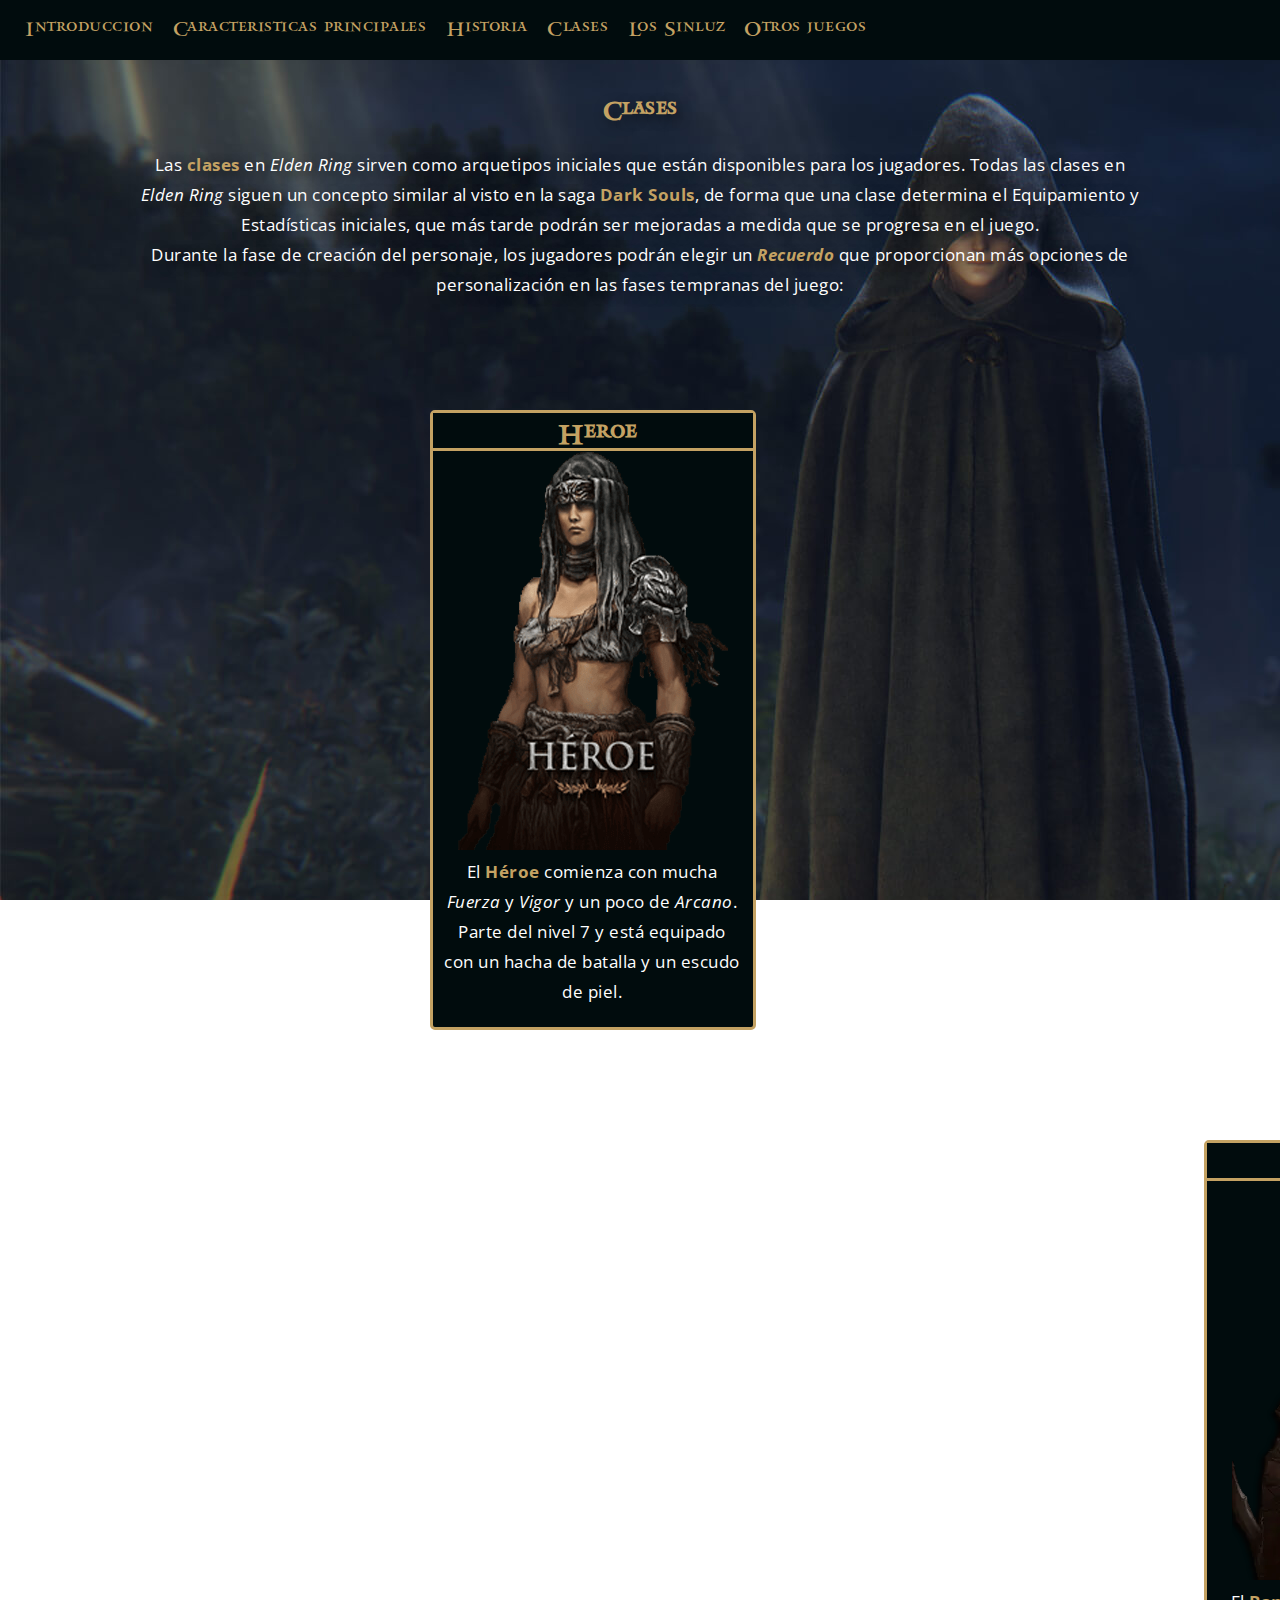
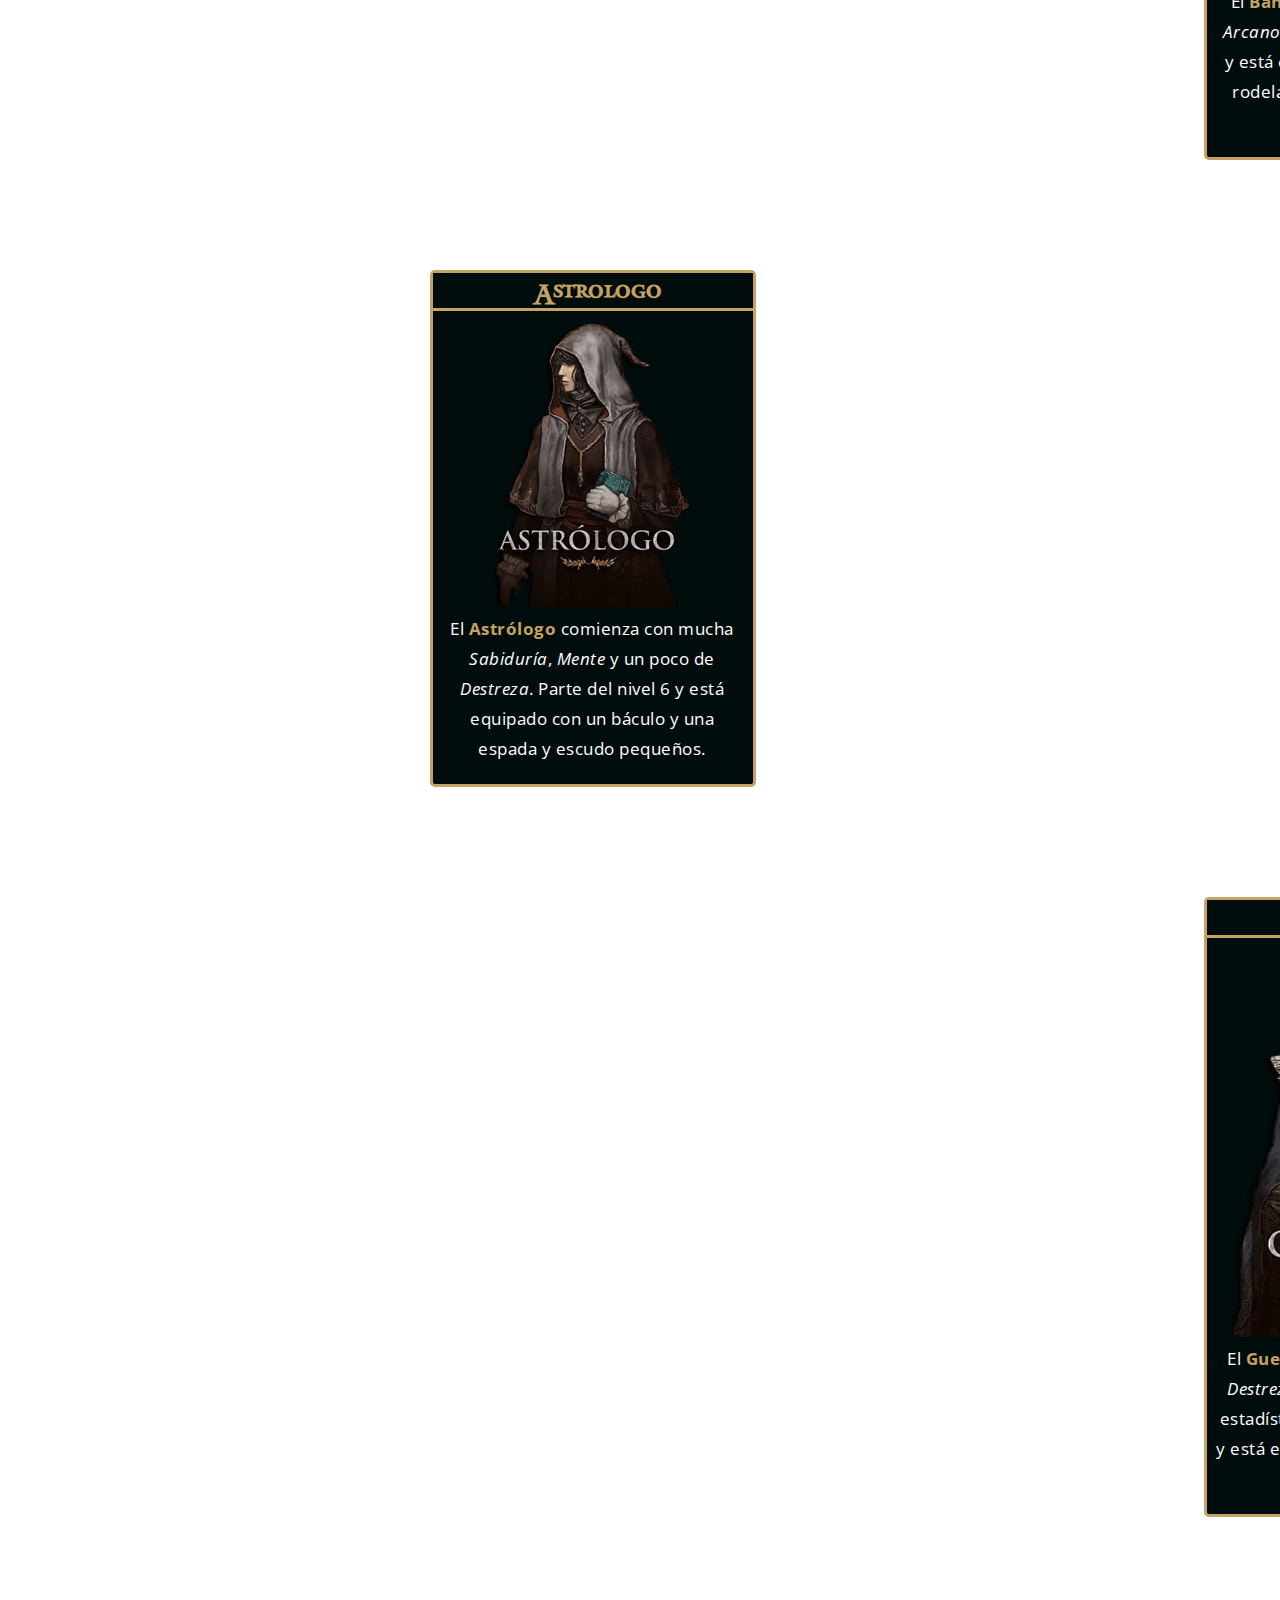
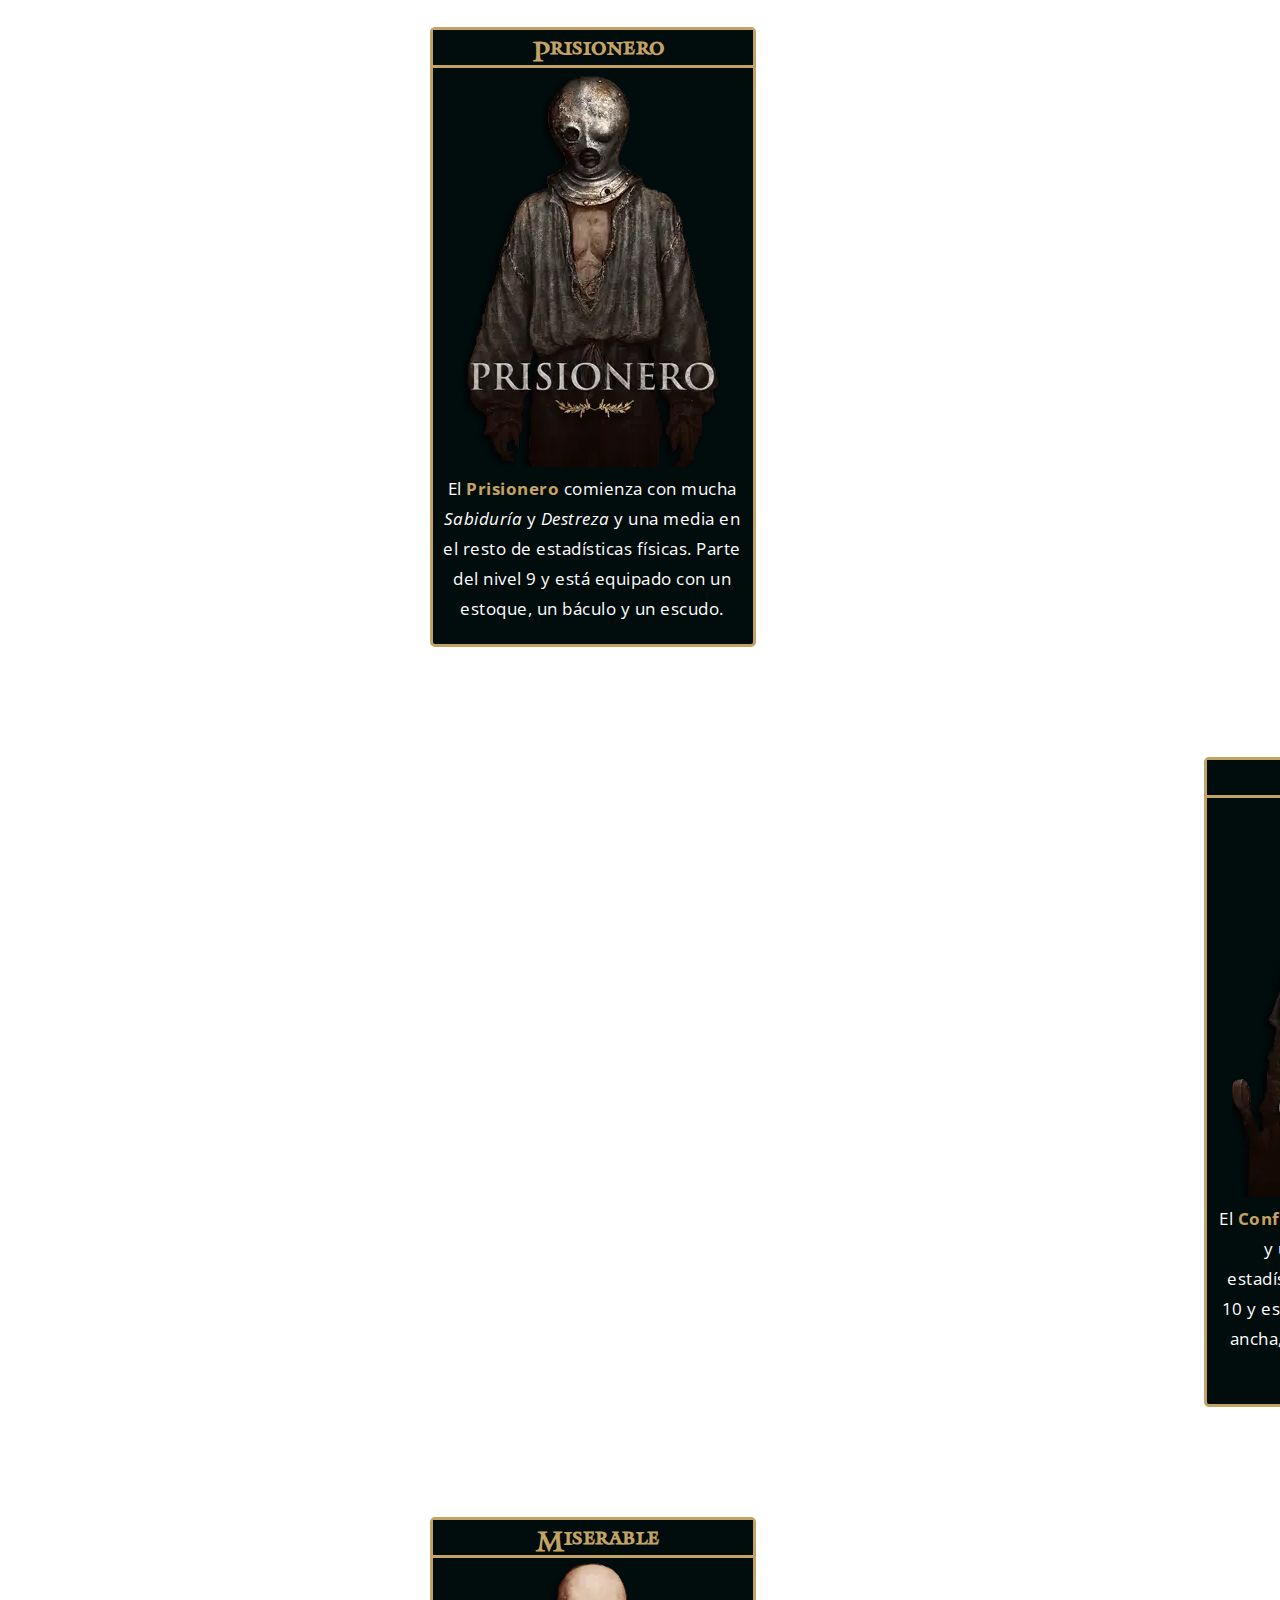
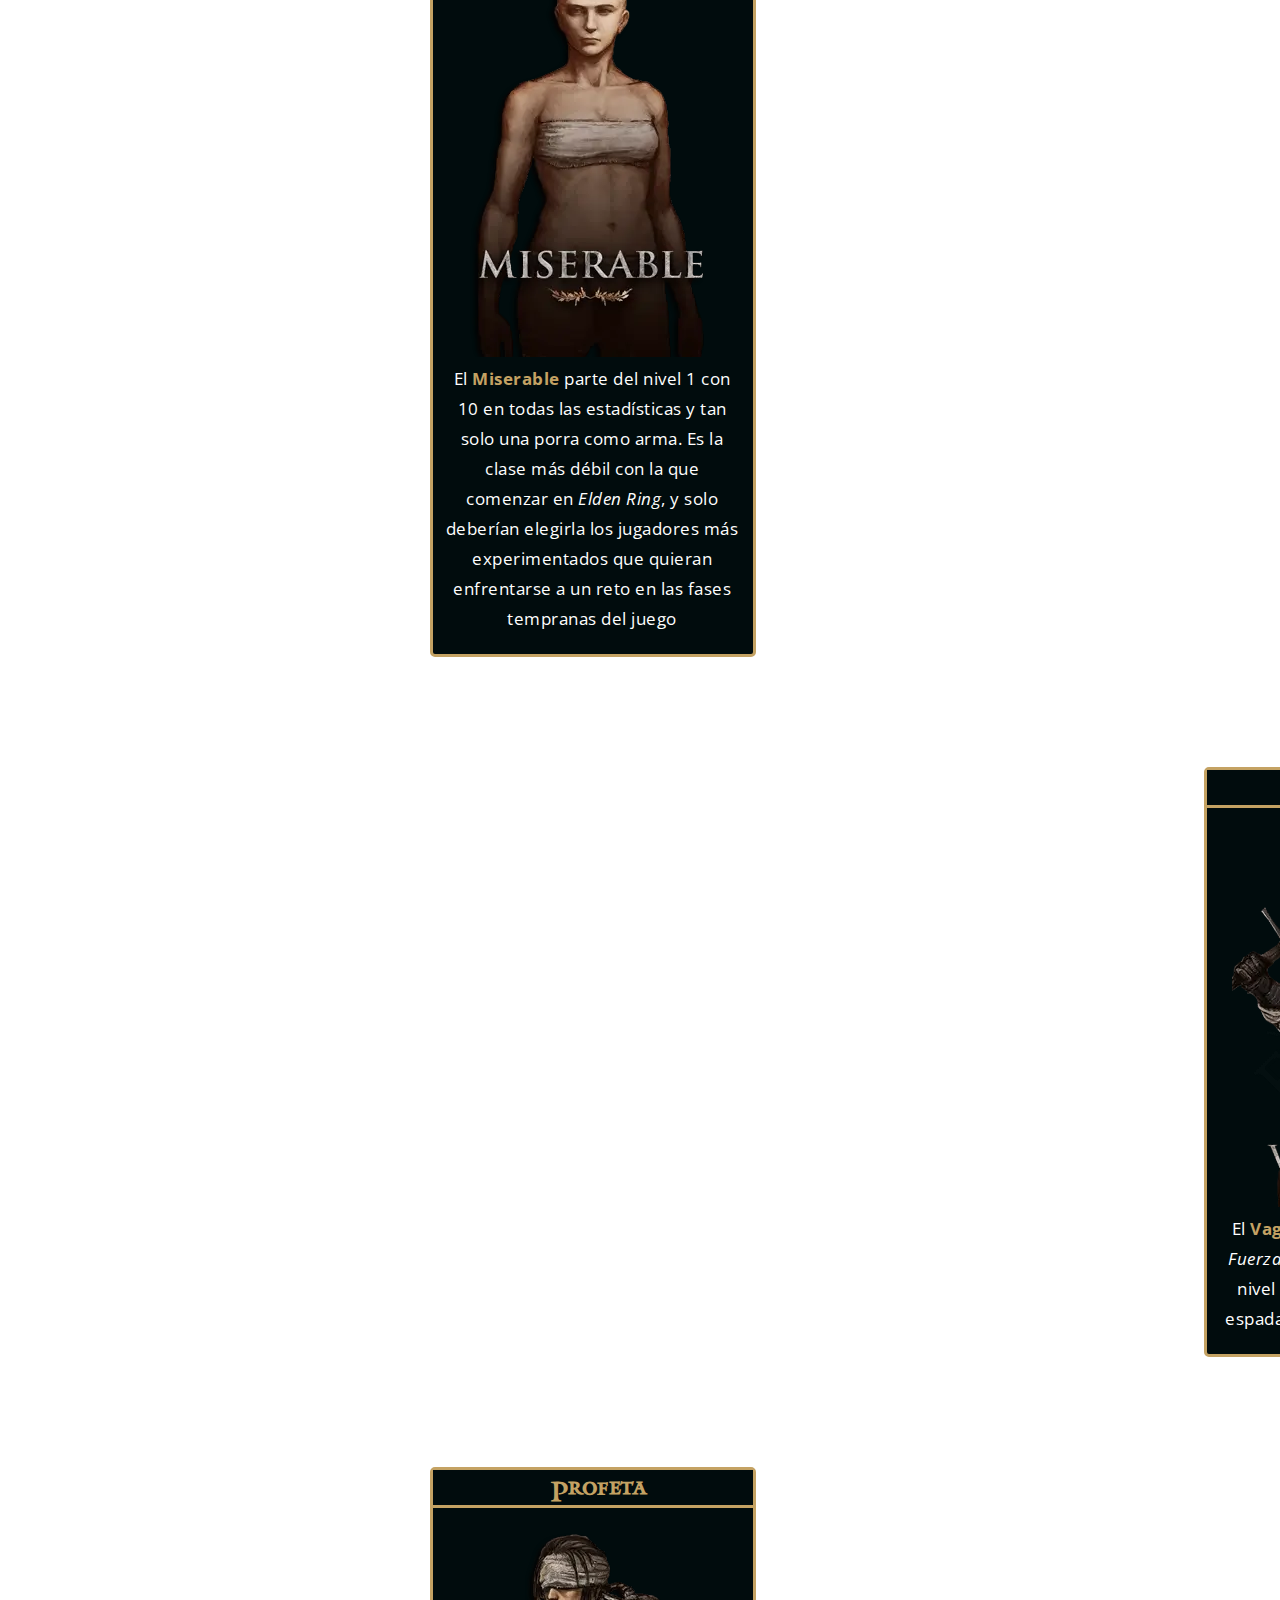
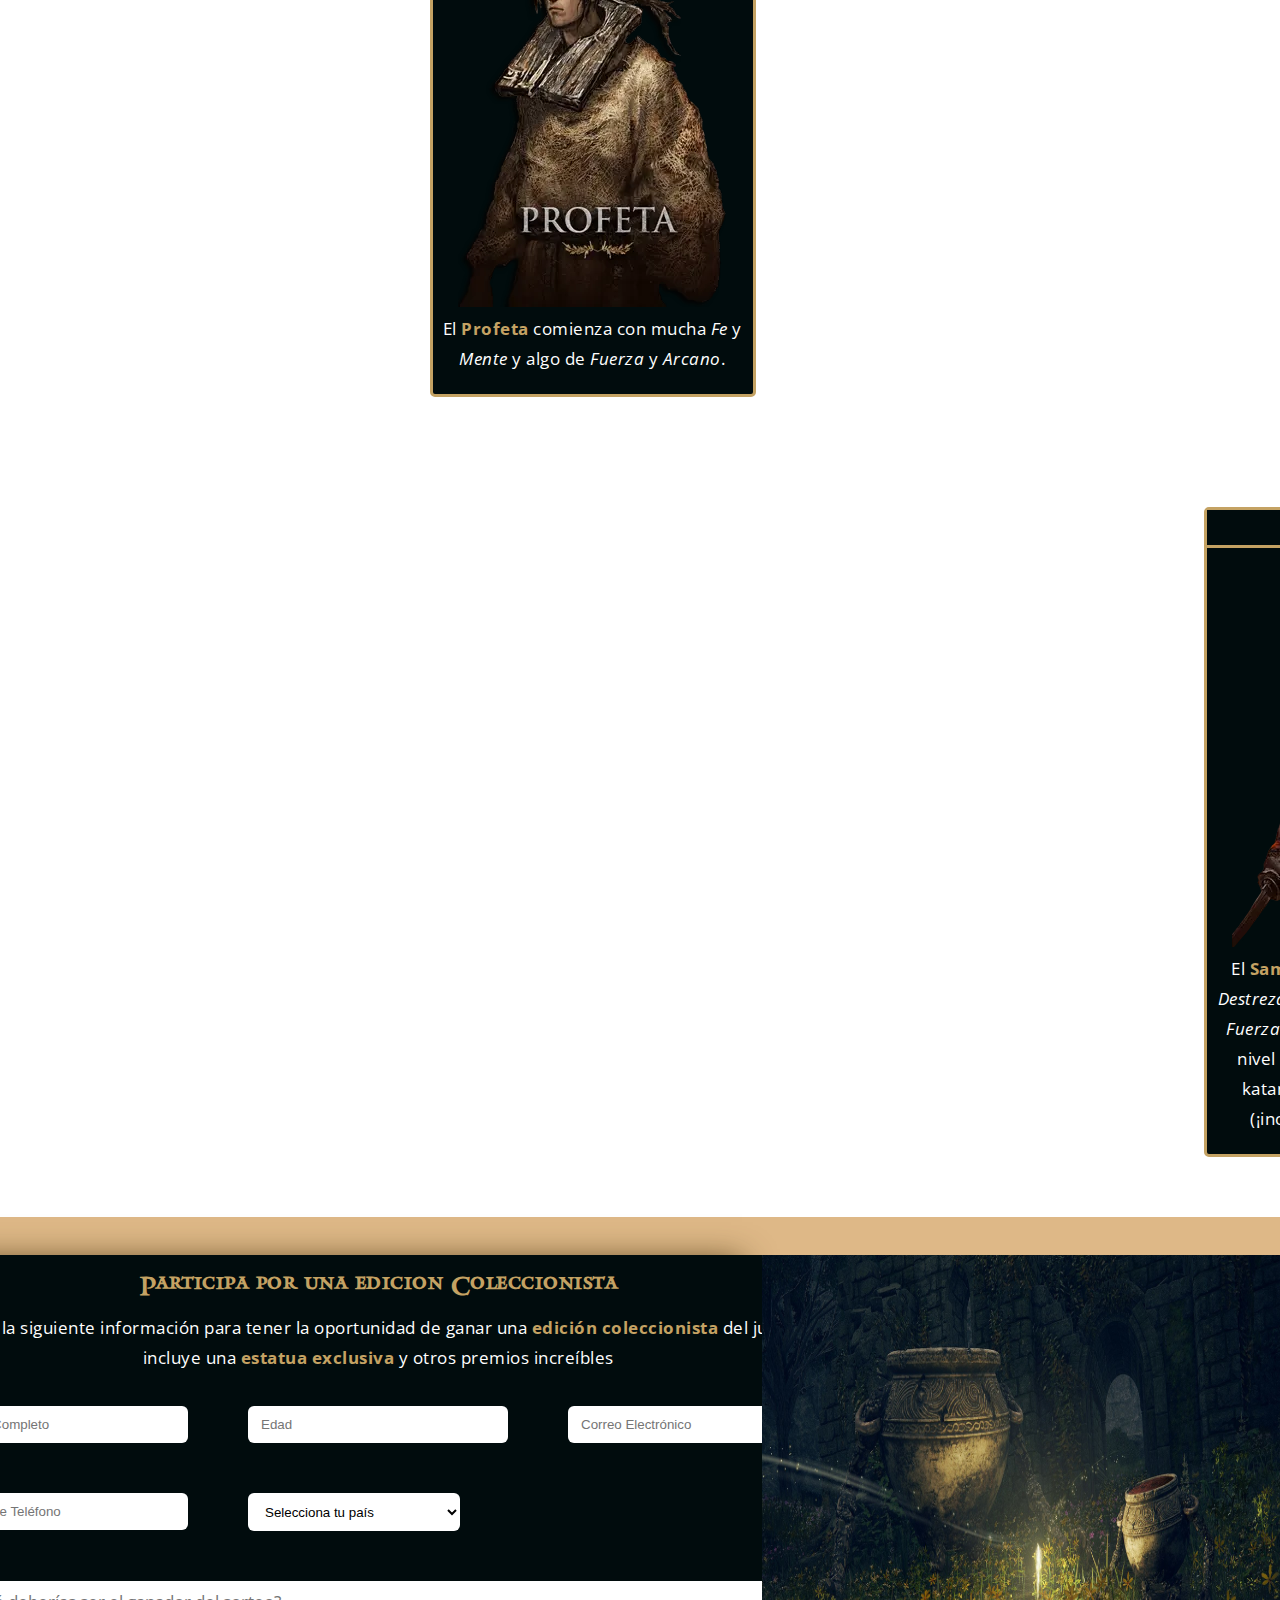
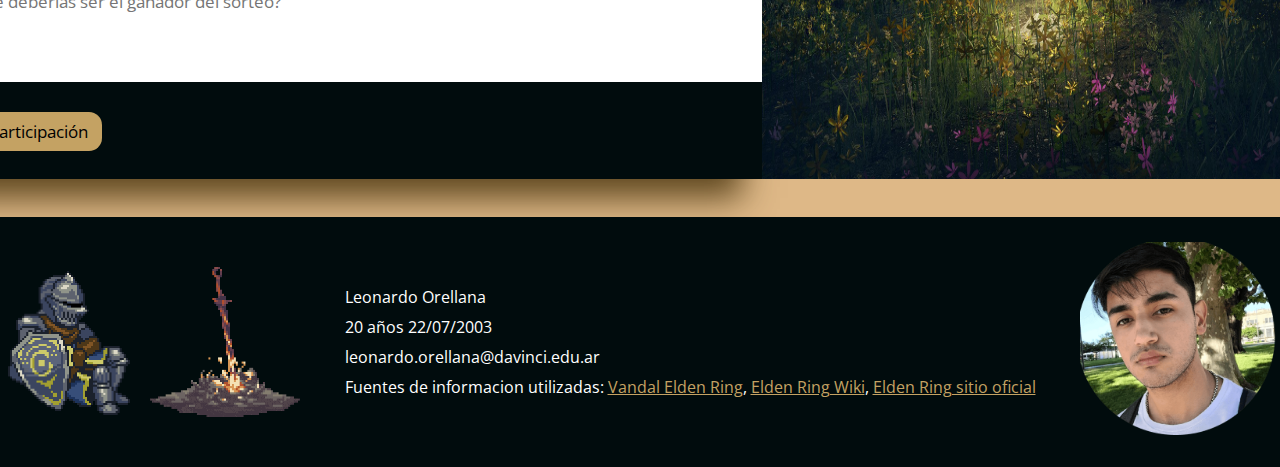
==== section-classes.html @ 02567c1b "finalizacions" ====
<!DOCTYPE html>
<html lang="es">

<head>
  <meta charset="UTF-8" />
  <meta name="viewport" content="width=device-width, initial-scale=1.0" />
  <link rel="stylesheet" href="estilos/styles.css" />
  <link href="Mantinia.woff" rel="stylesheet" />
  <link rel="preconnect" href="https://fonts.googleapis.com" />
  <link rel="preconnect" href="https://fonts.gstatic.com" crossorigin />
  <link
    href="https://fonts.googleapis.com/css2?family=Open+Sans:ital,wght@0,300..800;1,300..800&family=Sedan+SC&display=swap"
    rel="stylesheet" />
  <link rel="apple-touch-icon" sizes="180x180" href="fav/apple-touch-icon.png">
  <link rel="icon" type="image/png" sizes="32x32" href="fav//favicon-32x32.png">
  <link rel="icon" type="image/png" sizes="16x16" href="fav//favicon-16x16.png">
  <link rel="manifest" href="fav/site.webmanifest">
  <title>Elden Ring</title>
</head>

<body>
  <header>
    <nav class="header-nav">
      <a href="index.html">Introduccion</a>
      <a href="section-principal-features.html">Caracteristicas principales</a>
      <a href="section-history.html">Historia</a>
      <a href="section-classes.html">Clases</a>
      <a href="section-sinluz.html">Los Sinluz</a>
      <a href="section-other-games.html">Otros juegos</a>
    </nav>
  </header>
  <main>
      <section id="section-classes" class="section-classes">
      <h2 class="classes-title">Clases</h2>
      <div class="box-classes-text">
        <p>
          Las <strong lang="es">clases</strong> en
          <em lang="en">Elden Ring</em> sirven como arquetipos iniciales que
          están disponibles para los jugadores. Todas las clases en
          <em lang="en">Elden Ring</em> siguen un concepto similar al visto en
          la saga <strong lang="en">Dark Souls</strong>, de forma que una
          clase determina el Equipamiento y Estadísticas iniciales, que más
          tarde podrán ser mejoradas a medida que se progresa en el juego.
        </p>
        <p>
          Durante la fase de creación del personaje, los jugadores podrán
          elegir un <strong><em lang="es">Recuerdo</em></strong> que
          proporcionan más opciones de personalización en las fases tempranas
          del juego:
        </p>
      </div>
      <ul>
        <li>
          <div class="li-title-box">
            <h3 class="hero-titulo">Heroe</h3>
          </div>
          <img class="classes-imag" src="imagenes/personajes/heroe.png" alt="clase Heroe" />
          <p class="classes-text">
            El <strong lang="es">Héroe</strong> comienza con mucha
            <em lang="es">Fuerza</em> y <em lang="es">Vigor</em> y un poco de
            <em lang="es">Arcano</em>. Parte del nivel 7 y está equipado con
            un hacha de batalla y un escudo de piel.
          </p>
        </li>
        <li>
          <div class="li-title-box">
            <h3 class="hero-titulo">Bandido</h3>
          </div>
          <img src="imagenes/personajes/bandido.webp" alt="clase Bandido" />
          <p>
            El <strong lang="es">Bandido</strong> comienza con mucho
            <em lang="es">Arcano</em> y <em lang="es">Destreza</em>. Parte del
            nivel 5 y está equipado con una daga, una rodela para desvíos,
            arco corto y flechas.
          </p>
        </li>
        <li>
          <div class="li-title-box">
            <h3 class="hero-titulo">Astrologo</h3>
          </div>
          <img src="imagenes/personajes/astrologo.png" alt="clase astrologo" />
          <p>
            El <strong lang="es">Astrólogo</strong> comienza con mucha
            <em lang="es">Sabiduría</em>, <em lang="es">Mente</em> y un poco
            de <em lang="es">Destreza</em>. Parte del nivel 6 y está equipado
            con un báculo y una espada y escudo pequeños.
          </p>
        </li>
        <li>
          <div class="li-title-box">
            <h3 class="hero-titulo">Guerrero</h3>
          </div>
          <img src="imagenes/personajes/guerrero.webp" alt="clase guerrrero" />
          <p>
            El <strong lang="es">Guerrero</strong> comienza con mucha
            <em lang="es">Destreza</em> y una media del resto de estadísticas
            físicas. Parte del nivel 8 y está equipado con dos cimitarras y un
            escudo ligero.
          </p>
        </li>
        <li>
          <div class="li-title-box">
            <h3 class="hero-titulo">Prisionero</h3>
          </div>
          <img src="imagenes/personajes/prisionero.webp" alt="clase prisionero" />
          <p>
            El <strong lang="es">Prisionero</strong> comienza con mucha
            <em lang="es">Sabiduría</em> y <em lang="es">Destreza</em> y una
            media en el resto de estadísticas físicas. Parte del nivel 9 y
            está equipado con un estoque, un báculo y un escudo.
          </p>
        </li>
        <li>
          <div class="li-title-box">
            <h3 class="hero-titulo">Confesor</h3>
          </div>
          <img src="imagenes/personajes/confesor.webp" alt="clase confesor" />
          <p>
            El <strong lang="es">Confesor</strong> comienza con mucha<em lang="es">Fe</em>
            y una media del resto de estadísticas físicas. Parte del nivel 10
            y está equipado con una espada ancha, un escudo de lágrima y un
            sello.
          </p>
        </li>

        <li>
          <div class="li-title-box">
            <h3 class="hero-titulo">Miserable</h3>
          </div>
          <img src="imagenes/personajes/miserable.webp" alt="clase miserable" />
          <p>
            El <strong lang="es">Miserable</strong> parte del nivel 1 con 10
            en todas las estadísticas y tan solo una porra como arma. Es la
            clase más débil con la que comenzar en
            <em lang="en">Elden Ring</em>, y solo deberían elegirla los
            jugadores más experimentados que quieran enfrentarse a un reto en
            las fases tempranas del juego
          </p>
        </li>
        <li>
          <div class="li-title-box">
            <h3 class="hero-titulo">Vagante</h3>
          </div>
          <img src="imagenes/personajes/vagabundo.webp" alt="clase vagabundo" />
          <p>
            El <strong lang="es">Vagante</strong> comienza con mucha
            <em lang="es">Fuerza</em>, <em lang="es">Vigor</em> y
            <em lang="es">Destreza</em>. Parte del nivel 9 y está equipado con
            una espada, un escudo y una alabarda.
          </p>
        </li>
        <li>
          <div class="li-title-box">
            <h3 class="hero-titulo">Profeta</h3>
          </div>
          <img src="imagenes/personajes/profeta.webp" alt="clase profeta" />
          <p>
            El <strong lang="es">Profeta</strong> comienza con mucha
            <em lang="es">Fe</em> y <em lang="es">Mente</em> y algo de
            <em lang="es">Fuerza</em> y <em lang="es">Arcano</em>.
          </p>
        </li>
        <li>
          <div class="li-title-box">
            <h3 class="hero-titulo">Samurai</h3>
          </div>
          <img src="imagenes/personajes/samurai.webp" alt="clase samurai" />
          <p>
            El <strong>Samurái</strong> comienza con mucha
            <em lang="es">Destreza</em> y una media equilibrada en
            <em lang="es">Fuerza</em>, <em lang="es">Aguante</em> y
            <em lang="es">Mente</em>. Parte del nivel 9 y está equipado con
            una katana, un arco largo y flechas (¡incluidas flechas de fuego!)
          </p>
        </li>
      </ul>
    </section>
    <section class="section-form">
      <div class="form-container">
      <div class="card-form">
        <h2>Participa por una edicion Coleccionista</h2>

        <div class="texto">
          <p>Completa la siguiente información para tener la oportunidad de ganar una <strong>edición
              coleccionista</strong> del juego, que incluye una <strong>estatua exclusiva</strong> y otros premios
            increíbles</p>
        </div>
        <form action="#" method="post">
          <div class="form-group">
            <label for="fullName">Nombre Completo:</label>
            <input type="text" id="fullName" name="fullName" placeholder="Nombre Completo" required>
          </div>

          <div class="form-group">
            <label for="age">Edad:</label>
            <input type="text" id="age" name="age" placeholder="Edad" required>
          </div>

          <div class="form-group">
            <label for="email">Correo Electrónico:</label>
            <input type="email" id="email" name="email" placeholder="Correo Electrónico" required>
          </div>

          <div class="form-group">
            <label for="phone">Número de Teléfono:</label>
            <input type="tel" id="phone" name="phone" placeholder="Número de Teléfono" required>
          </div>

          <div class="form-group">
            <label for="country">País de Residencia:</label>
            <select id="country" name="country" required>
              <option value="">Selecciona tu país</option>
              <option value="Argentina">Argentina</option>
              <option value="Chile">Chile</option>
              <option value="México">México</option>
              <option value="España">España</option>
              <option value="Otros">Otros</option>
            </select>
          </div>
          <div class="form-group">
            <label>¿Por qué deberías ser el ganador del sorteo?</label>
            <textarea name="reasonToWin" rows="4" placeholder="¿Por qué deberías ser el ganador del sorteo?"
              required></textarea>
          </div>

          <button type="submit">Enviar Participación</button>
        </form>

      </div>
      <div class="form-image-container">
        <img src="imagenes/fondos/formulario.jpg" alt="personajes del juego elden ring">
      </div>
    </div>
    </section>
  </main>
  <footer class="footer-box">
    <div class="box-imgs">
      <img src="imagenes/gifs/personaje-descansando.gif" alt="personaje del juego descansando" />
      <img src="imagenes/gifs/fogata.gif" alt="fogata carracteristica del juego" />
    </div>
    <div class="footer-text">
      <p>Leonardo Orellana</p>
      <p>20 años 22/07/2003</p>
      <p>leonardo.orellana@davinci.edu.ar</p>
      <p>
        Fuentes de informacion utilizadas:
        <a href="https://vandal.elespanol.com/guias/guia-elden-ring-trucos-consejos-y-secretos/mejor-clase">Vandal Elden
          Ring</a>,
        <a href="https://eldenring-es.wiki.fextralife.com/Elden+Ring+Wiki">Elden Ring Wiki</a>,
        <a href="https://es.bandainamcoent.eu/elden-ring/elden-ring">Elden Ring sitio oficial</a>
      </p>
    </div>
    <img class="footer-img" src="imagenes/imagenes-utiles/foto-mia.png" alt="Foto de perfil propia" />
  </footer>
</body>

</html>
---- estilos/styles.css ----
@font-face {
  font-family: "eldenFont";
  font-style: normal;
  font-weight: 200;
  src: local("mantinia-woff"), url(mantinia.woff) format("woff");
}

/*------------Estilos de las etiquetas principales----------*/
* {
  padding: 0;
  margin: 0;
}

h2,
h3,
h4 {
  color: #c4a263;
  font-family: "eldenFont";
  letter-spacing: 0.5px;
  line-height: 25px;
}

p {
  font-family: "Open Sans", sans-serif;
  line-height: 30px;
}

strong {
  color: #c4a263;
}

/* estilos del header */
header {
  position: relative;
  max-width: 1920px;
  overflow: hidden;

}

header img {
  max-width: 1920px;
  height: 800px;
  margin-top: 40px;
}

/*Estilos del Nav*/
.header-nav {
  position: fixed;
  align-content: center;
  width: 1920px;
  height: 60px;
  margin: 0;
  font-family: "eldenFont";
  letter-spacing: 0.5px;
  line-height: 25px;
  background: #010c0d;
  z-index: 1;
  text-indent: 10px;
}

.header-start-adventure {
  background-color: #010c0d;
  margin-top: -4px;
  font-family: "Open Sans", sans-serif;
  text-align: center;
  font-size: 26px;
  height: 80px;
  align-content: center;
}

.header-start-adventure a {
  margin-left: 33px;
  color: #c4a263;
  transition: 0.5s ease;
  text-decoration: none;
}

.header-start-adventure a:hover {
  color: white;
}



.header-nav a {
  font-size: 20px;
  padding-left: 15px;
  text-decoration: none;
  color: #c4a263;
}

.header-nav a:hover {
  color: white;
}

main {
  color: white;
  max-width: 1920px;
  font-size: 17px;
  letter-spacing: 0.5px;
  line-height: 25px;
  overflow: hidden;
}

/*-------------------Estilos de la seccion introduccion------------------*/
.introduccion-box-elden-ring {
  background-image: url(../imagenes/fondos/fondo-seccion-introduccion.jpg);
  background-size: auto;
  background-repeat: no-repeat;
  height: 1080px;
}

.introduccion-title {
  display: none;
}

.introduccion-tittle-img {
  width: 650px;
  padding-left: 620px;
  padding-top: 90px;
  filter: drop-shadow();
}

.introduccion-box-text {
  width: 1200px;
  padding-top: 360px;
  padding-left: 370px;
  font-size: 19px;
  font-weight: normal;
  text-align: center;
}

.introduccion-box-elden-ring p {
  padding-bottom: 15px;

}

/*----------Estilos de la seccion carracteristicas--------------------*/
.section-principal-features {
  position: relative;
  height: 450px;
  height: 2290px;
  text-align: center;
  background-image: url(../imagenes/fondos/fondo-seccion-caracteristicas.jpg);
  background-size: contain;
}

.section-principal-features h2 {
  padding-top: 80px;
}

.principal-features p {
  color: white;
  font-size: 17px;
}

/*-------->Estilos de la seccion carracteristicas universo de fantasía*/
.principal-features-fantasy {
  position: relative;
  text-align: center;
  margin-top: 80px;
  height: 450px;
}

.principal-features-fantasy h3 {
  position: absolute;
  left: 1160px;
  font-size: 22px;
  top: 80px;
}

.principal-features-fantasy p {
  position: absolute;
  font-size: 17px;
  width: 500px;
  left: 1000px;
  top: 120px;
}

.principal-features-fantasy img {
  position: absolute;
  width: 650px;
  left: 200px;
}

/*-------->Estilos de la seccion carracteristicas de exploracion*/
.principal-features-exploracion {
  position: relative;
  height: 450px;
}

.principal-features-exploracion h3 {
  position: absolute;
  font-size: 22px;
  left: 324px;
}

.principal-features-exploracion p {
  position: absolute;
  font-size: 17px;
  width: 500px;
  top: 40px;
  padding-top: 12px;
  left: 300px;
}

.principal-features-exploracion img {
  width: 650px;
  height: 365px;
  left: 1000px;
  position: absolute;
}

/*-------->Estilos de la seccion carracteristicas nivel*/
.principal-features-level {
  position: relative;
  height: 450px;
}

.principal-features-level h3 {
  position: absolute;
  font-size: 22px;
  left: 1226px;
}

.principal-features-level p {
  position: absolute;
  font-size: 17px;
  left: 1030px;
  top: 40px;
  padding-top: 12px;

  width: 500px;
}

.principal-features-level img {
  position: absolute;
  width: 650px;
  left: 200px;
}

/*-------->Estilos de la seccion carracteristicas souls like*/
.principal-features-souls-like {
  position: absolute;
  margin-top: 35px;
  width: 1920px;
}

.principal-features-souls-like-title {
  font-size: 30px;
}

.principal-features-souls-like-text {
  margin-left: 735px;
  font-size: 17px;
  width: 454px;
  font-weight: bold;
  text-align: center;
  padding-top: 12px;

  margin-top: 17px;
}

/*--------------------------->souls like ---->level*/
.souls-like-level {
  position: absolute;
  top: 197px;
  left: 20px;
  height: 450px;
  width: 433px;
}

.souls-like-level h4 {
  left: -730px;
  bottom: 20px;
  font-size: 23px;
}

.souls-like-level p {
  font-size: 18px;
  left: -730px;
  padding-top: 12px;
}

.souls-like-level img {
  width: 350px;
  height: 250px;
  margin-top: 40px;
}

/*--------------------------->souls like ---->narrativa*/
.souls-like-environmental-narrative {
  position: absolute;
  top: 197px;
  height: 450px;
  width: 462px;
  left: 500px;
}

.souls-like-environmental-narrative h4 {
  left: -100px;
  bottom: 20px;
  font-size: 23px;
}

.souls-like-environmental-narrative p {
  font-size: 17px;
  width: 462px;
  padding-top: 12px;
}

.souls-like-environmental-narrative img {
  width: 350px;
  height: 250px;
  margin-top: 40px;
}

/*--------------------------->souls like ---->mejora de personaje*/

.souls-like-character-upgrade {
  height: 450px;
  width: 350px;
  position: absolute;
  top: 197px;
  left: 1040px;
}

.souls-like-character-upgrade h4 {
  left: 300px;
  bottom: 20px;
  font-size: 23px;
}

.souls-like-character-upgrade p {
  font-size: 17px;
  width: 350px;
  left: 300px;
  padding-top: 12px;
}

.souls-like-character-upgrade img {
  width: 350px;
  height: 250px;
  margin-top: 70px;
}

/*--------------------------->souls like ---->combate metodico*/
.Methodical-Combat {
  position: absolute;
  top: 197px;
  height: 450px;
  width: 350px;
  left: 1490px;
}

.Methodical-Combat h4 {
  left: 700px;
  bottom: 20px;
  font-size: 23px;
}

.Methodical-Combat p {
  font-size: 17px;
  padding-top: 12px;

  left: 700px;
  width: 350px;
}

.Methodical-Combat img {
  width: 350px;
  height: 250px;
  margin-top: 73px;
}

/*----------------------Section Historia/*----------------------*/
.section-history {
  background-image: url(../imagenes/fondos/fondo-seccion-historia.jpg);
  background-size: cover;
  background-repeat: no-repeat;
  max-width: 1920px;
  text-shadow: 3px 4px 12px rgba(0, 0, 0, 0.5);
}

.history-title {
  align-content: center;
  padding-top: 150px;
  text-shadow: 3px 4px 12px rgba(0, 0, 0, 0.5);
  text-align: center;
}

.history-box {
  width: 1300px;
  align-content: center;
  text-align: center;
  margin: 30px auto 0;
  text-align: center;
  padding-bottom: 90px;
}

/* estilos de los gifs utilizados en la seccion */
.history-box-caballero {
  float: left;
  width: 100px;
  height: auto;
}

.history-box-text-whit-caballero {
  float: right;
  width: 150px;
  height: auto;
}

/*estilo de los parafos dentro del contenedor*/

.history-box p {
  color: white;
  font-size: 17px;
  padding-bottom: 20px;
  text-align: center;
  text-shadow: 3px 4px 12px rgba(0, 0, 0, 0.5);
}

/*----------------------seccion clases------------------- */
.section-classes {
  max-width: 1920px;
  position: relative;
  background-image: url(../imagenes/fondos/fondo-diosa.jpg);
  background-attachment: fixed;
  text-align: center;
}

.section-classes ul,
li {
  text-decoration: none;
  list-style: none;
}

.section-classes ul {
  padding-bottom: 60px;
}

.classes-title {
  padding-top: 100px;
  text-shadow: 3px 4px 12px rgba(0, 0, 0, 0.5);
}

.box-classes-text {
  align-content: center;
  width: 1000px;
  margin: 25px auto 0 auto;
  font-size: 17px;
  text-shadow: 3px 4px 12px rgba(0, 0, 0, 0.5);
}

.li-title-box {
  width: 100%;
  background-color: #010c0d;
  border-bottom: #c4a263 solid;
}

.li-title-box h3 {
  margin-left: 10px;
}

.section-classes li {
  position: relative;
  border: #c4a263 solid;
  border-radius: 5px;
  text-align: center;
  margin-top: 110px;
  width: 320px;
  background-color: #010c0d;
}

.section-classes li p {
  width: 300px;
  padding: 0 9px 20px 9px;
}

.section-classes li h3 {
  padding-top: 10px;
  font-size: 27px;
  margin-left: 10px;
}

.section-classes li:nth-child(even) {
  left: 1204px;
}

.section-classes li:nth-child(odd) {
  left: 430px;
}


/* -------------------secccion los sin luz------------------------------- */
.section-sinluz {
  max-width: 1920px;
  height: auto;
  padding-bottom: 80px;
  text-align: center;
  background-image: url(../imagenes/fondos/fondo-fuego.webp);
  background-repeat: no-repeat;
  background-size: cover;
}

.sinluz-title {
  padding-top: 113px;
  padding-bottom: 70px;
}

.section-sinluz p {
  width: 1200px;
  margin-bottom: 25px;
  font-size: 17px;
  margin-left: 316px;
}

.sin-luz-imgs {
  display: flex;
  gap: 25px;
  padding-bottom: 49px;
  margin-left: 80px;
}

/*---------------------------estilos del footer--------------------------------- */
.footer-box {
  max-width: 1920px;
  display: flex;
  flex-direction: row;
  justify-content: space-between;
  align-items: center;
  background-color: #010c0d;
  height: 250px;
  color: white;
}

.footer-box a {

  color: #c4a263;
}

.footer-img {
  width: 200px;
  height: 200px;
}

.box-imgs {
  display: flex;
  flex-direction: row;
}

.box-imgs img {
  width: 150px;
  height: auto;
}

/*---------------------------estilos de la seccion otro juegos--------------------------------- */
.section-other-games {
  max-width: 1920px;
  height: 100vh;
  overflow: hidden;
}
.section-other-games h2{
  background-color: gray;
  color: #000000;
  height: 50px;
  z-index: 1;
  margin-top: 60px;
  display: flex;
  justify-content: center;
  align-items: center;
}

.section-other-games ul {
  display: flex;
  flex-direction: row;
  width: 100%;
  height: 100%;
  padding: 0;
  margin: 0;
  list-style: none;

}

.section-other-games li {
  flex: 1;
  height: 100%;
  transition: flex 0.8s ease, filter 0.8s ease;
  position: relative;
  clip-path: polygon(25% 0%, 100% 0%, 75% 100%, 0% 100%);
  margin: 0 -86px;
  filter: saturate(0);
}

.section-other-games li:first-child {
  clip-path: polygon(0 0, 100% 0%, 75% 100%, 0% 100%);
}

.section-other-games li:last-child {
  clip-path: polygon(25% 0%, 100% 0%, 100% 100%, 0% 100%);
}

.container-image {
  width: 100%;
  height: 100%;
  display: flex;
  justify-content: center;
  align-items: center;

}
.container-image div{
position: absolute;
width: 400px;
margin-left: -66px;
bottom: 150px;
}
.container-image div p{
  text-shadow: 2px 2px 4px black;
  }

.other-games-background {
  width: 100%;
  height: 100%;
  object-fit: cover;
}

.other-games-logo {
  position: absolute;
  top: 0;
  margin-left: 76px;
  width: 300px;
  height: auto;
}
.section-other-games:hover h2 {
  background-color: #010c0d;
  color: #c4a263;
}
.section-other-games li:hover {
  flex: 1.3;
  filter: saturate(100%);
}


/*---------------------------estilos del formulario--------------------------------- */
.form-container {
  display: flex;
  flex-direction: row;
  justify-content: center;
  background-color: burlywood;
  align-items: center;
  max-width: 1920px;
  height: 600px;

}

.form-image-container,
.form-image-container img {
  height: 524px;
  width: 524px;
}

.card-form {
  display: flex;
  flex-direction: column;
  align-items: center;
  gap: 13px;
  background-color: #010c0d;
  height: 524px;
  width: 60%;
  box-shadow: -27px 12px 31px 7px rgba(87,65,25,0.94);
  -webkit-box-shadow: -27px 12px 31px 7px rgba(87,65,25,0.94);
  -moz-box-shadow: -27px 12px 31px 7px rgba(87,65,25,0.94);
}

.card-form h2 {
  margin-top: 20px;
}

.texto {
  width: 960px;
  text-align: center;
  font: inherit;
}

form {
  display: flex;
  flex-direction: row;
  flex-wrap: wrap;
  width: 960px;
  gap: 30px;
  font-family: "Open Sans", sans-serif;
}

form label {
  display: none;
}

.form-group {
  margin-top: 20px;
  margin-left: 30px;
  display: flex;
  flex-direction: row;
  gap: 20px;
  flex-wrap: wrap;
}
form input, form textarea, form select {
  border: none;
  outline: none;

}

form input {
  height: 25px;
  padding: 6px 70px 6px 13px;
  border-radius: 6px;
  background-color: white;
}

form select {
  height: 38px;
  padding: 6px 70px 6px 13px;
  border-radius: 6px;
  background-color: white;
}

form input::placeholder {
  margin-right: 40px;
}

[type="submit"] {
  border: none;
  outline: none;
  background-color: #c4a263;
  border-radius: 13px;
  height: 39px;
  margin-left: 27px;
  padding: 6px 14px 6px 13px;
  transition: 0.3s ease;
  font: inherit;

}

[type="submit"]:hover {
  color: white;
}



.form-group textarea {
  width: 980px;
  height: 85px;
  border-radius: 6px;
  padding: 8px;
  font: inherit;
}
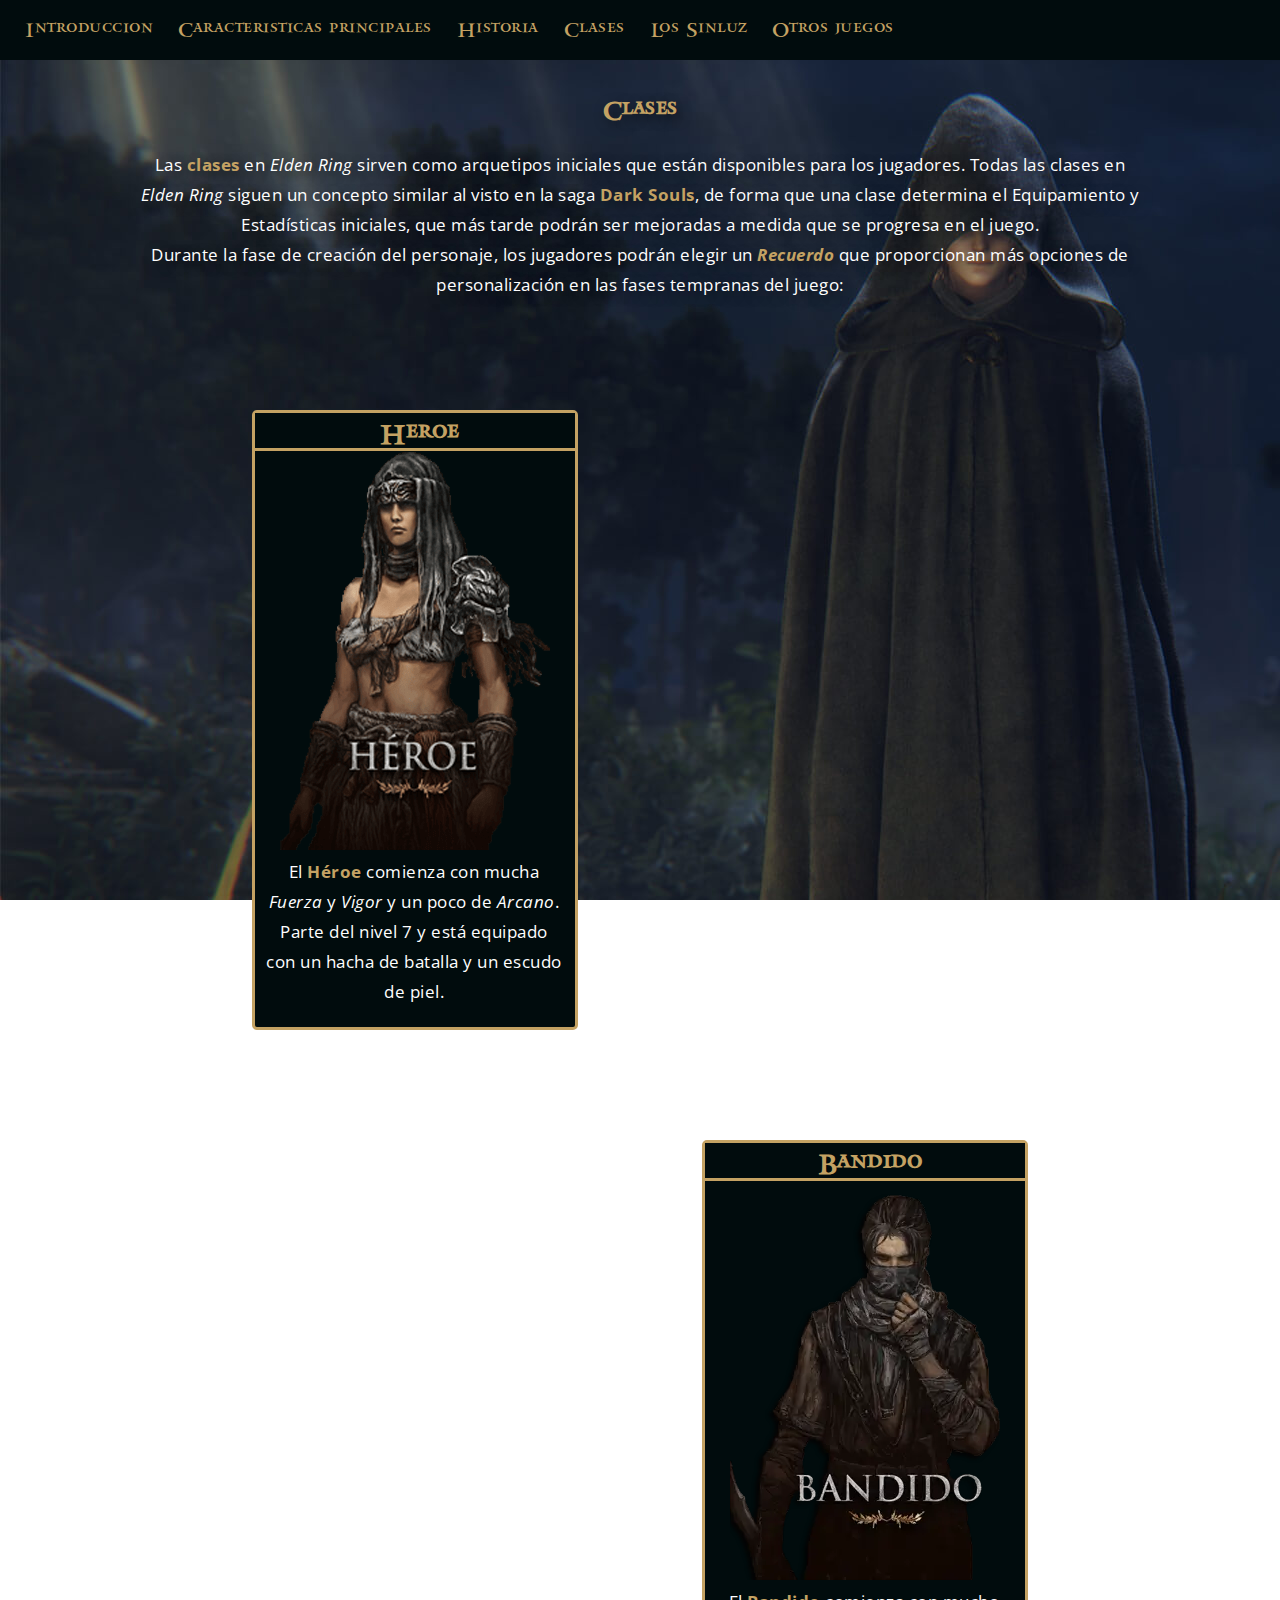
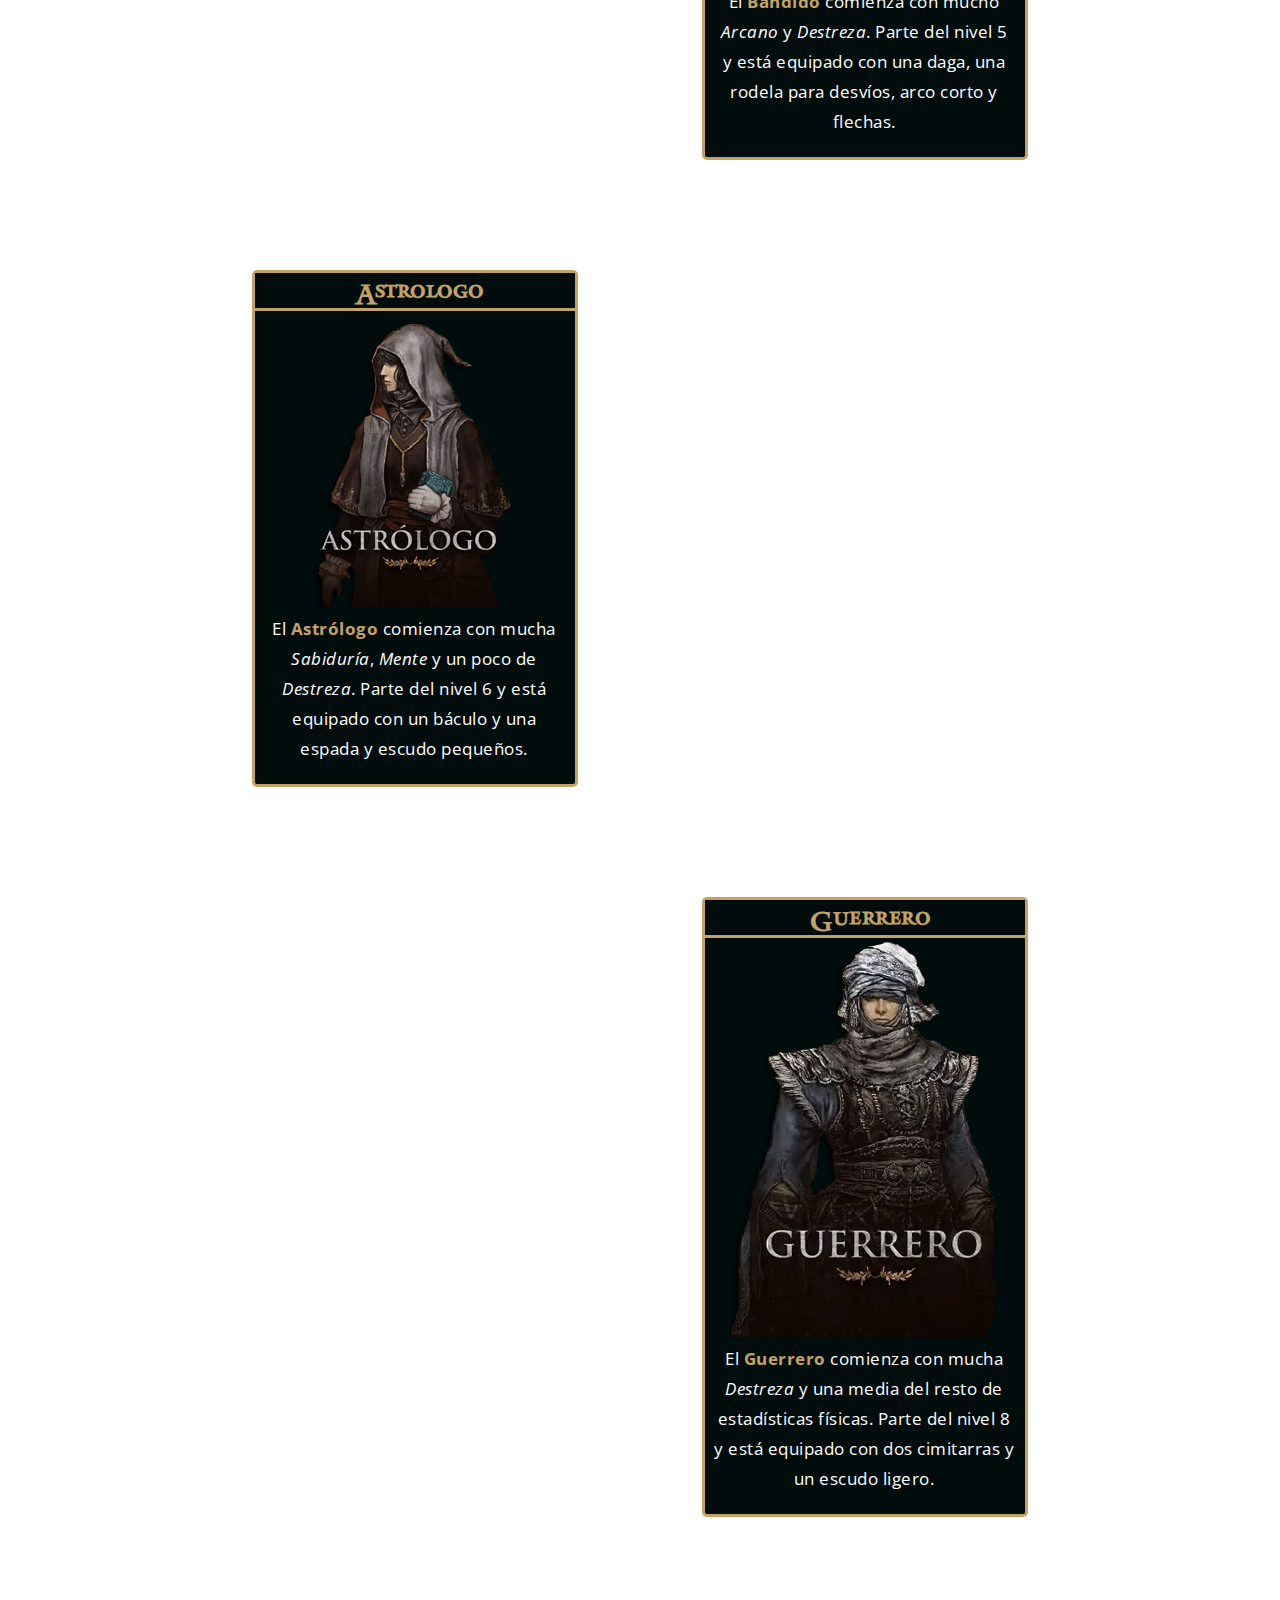
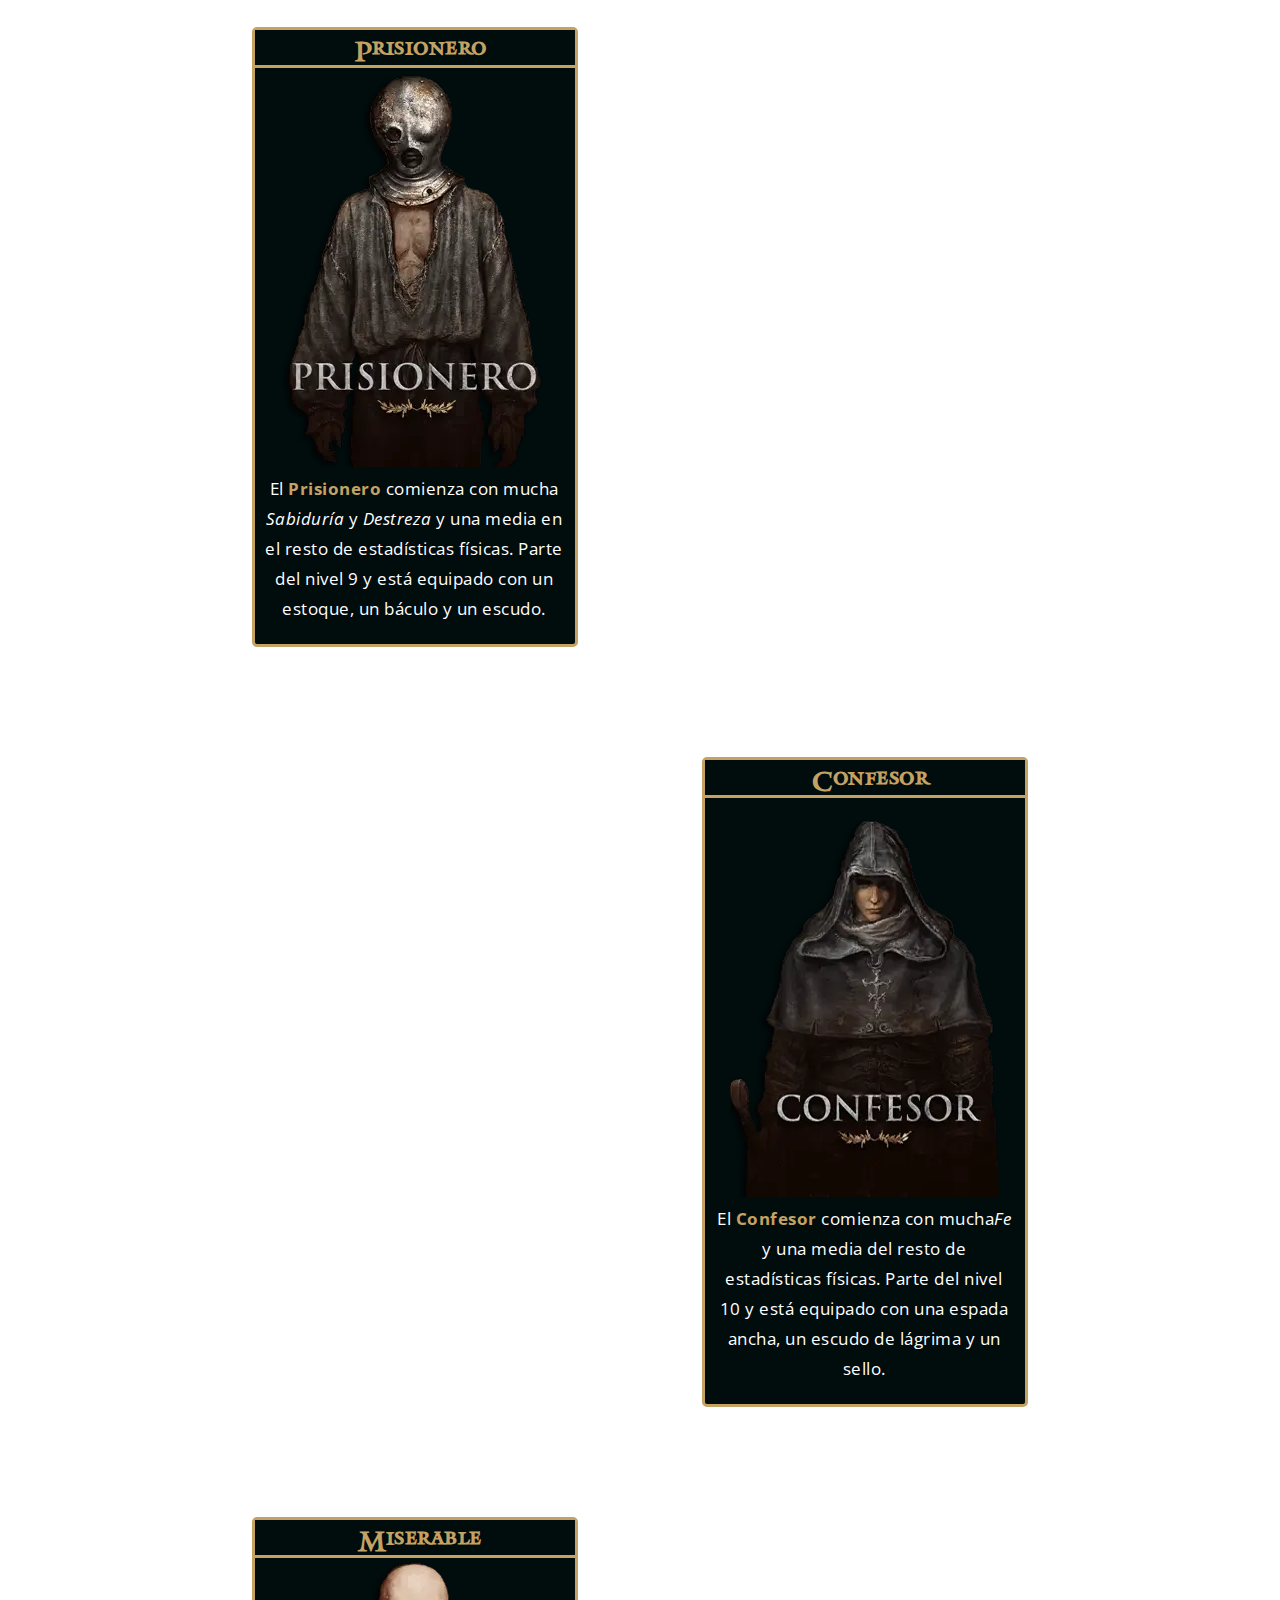
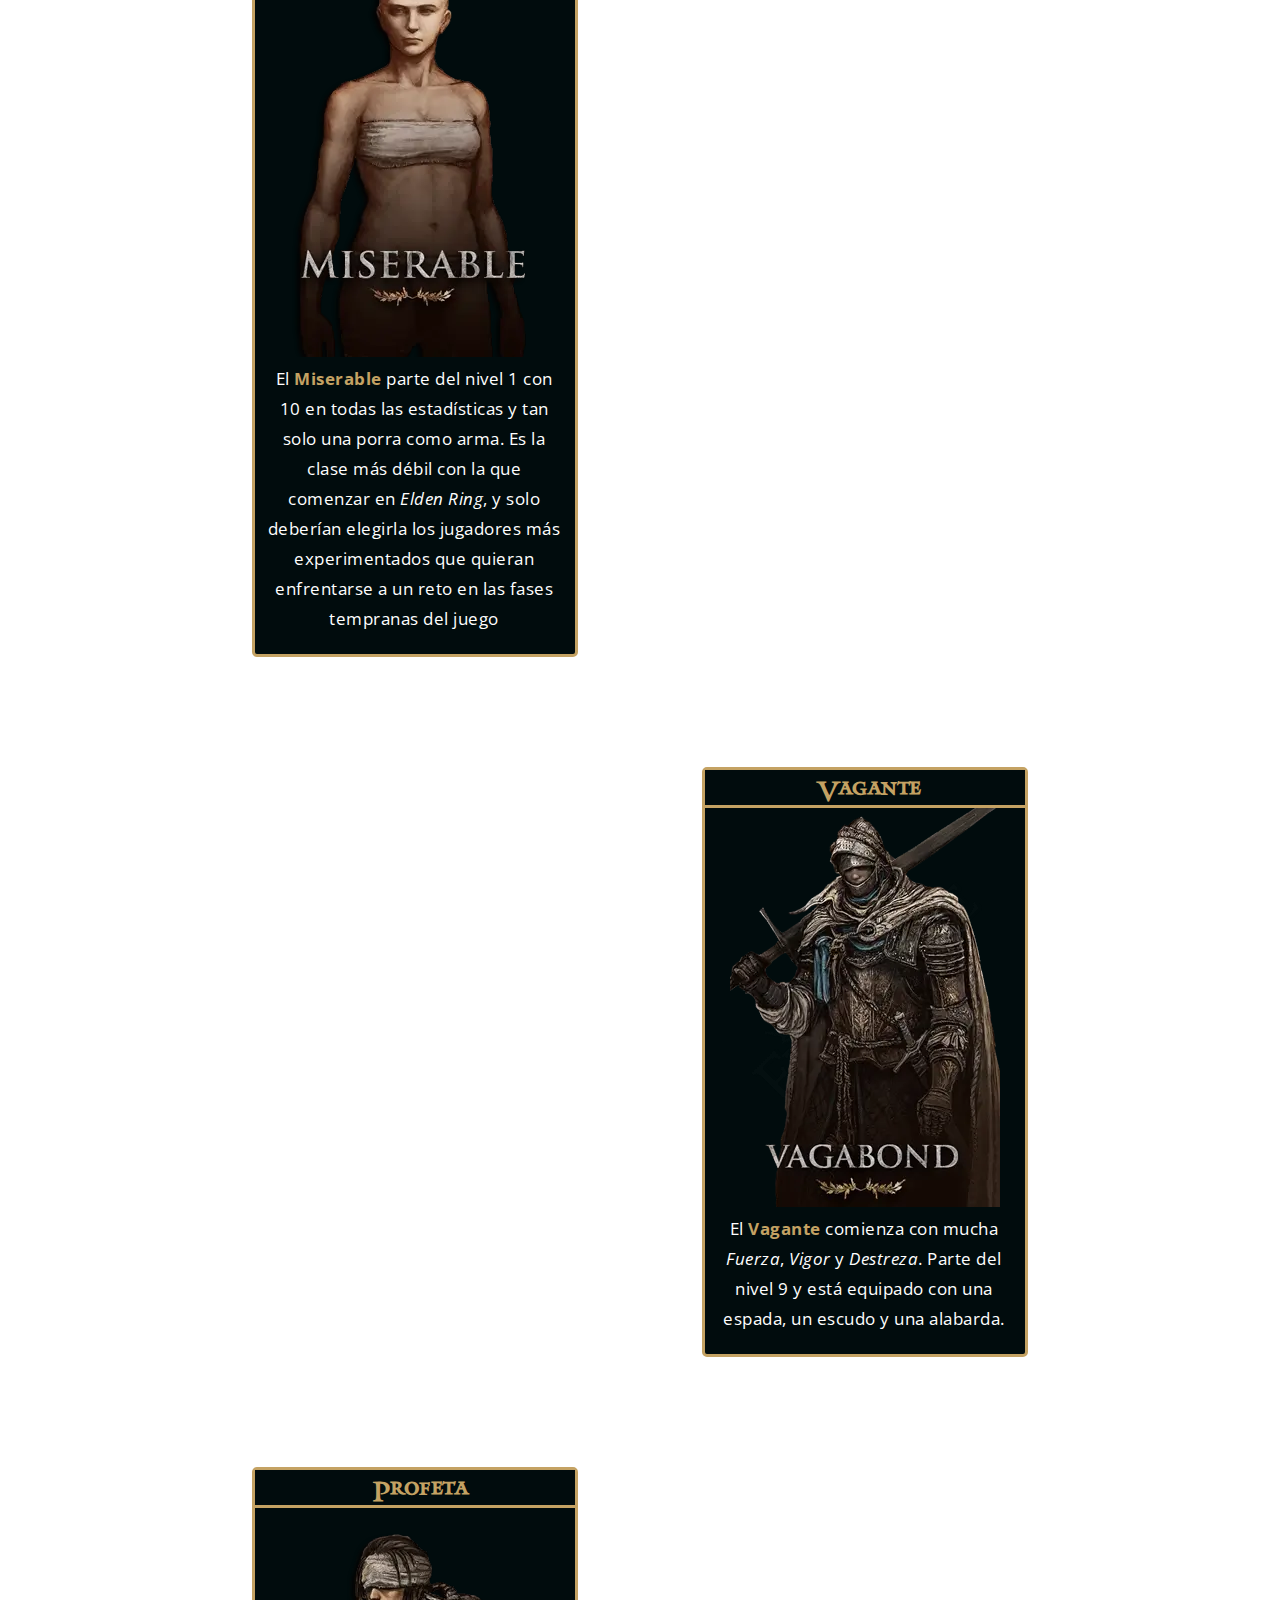
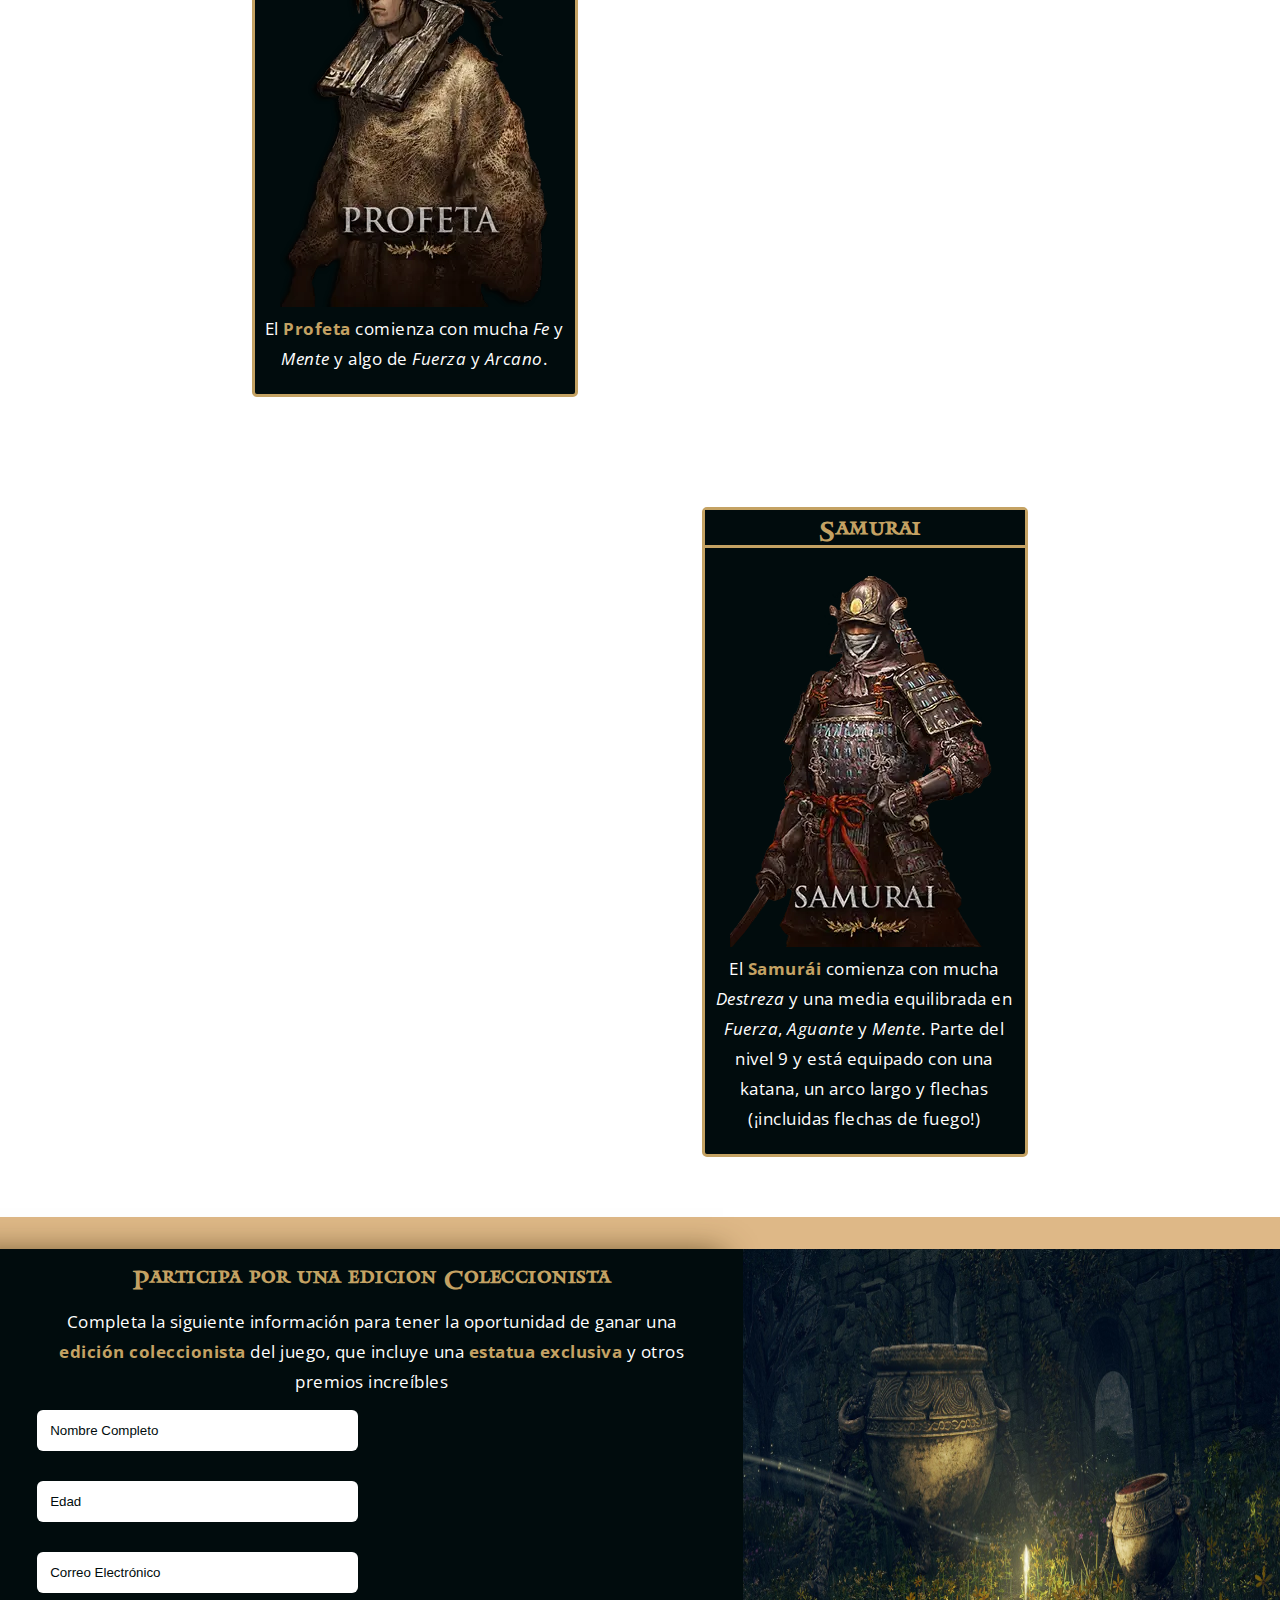
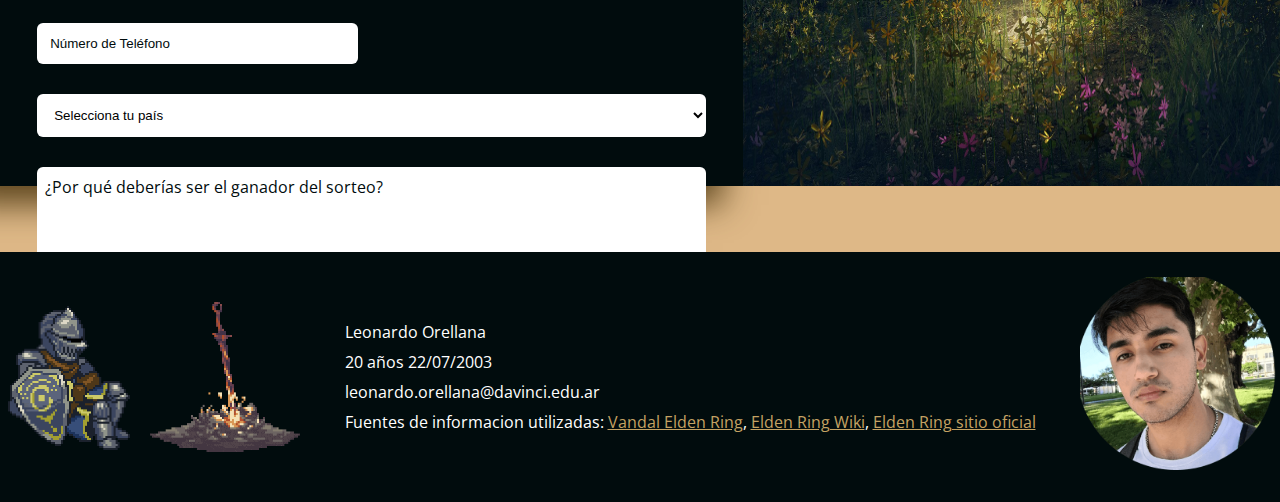
==== commit 5dda9adc: "final" ====
--- a/section-classes.html
+++ b/section-classes.html
@@ -206,7 +206,7 @@
             <input type="tel" id="phone" name="phone" placeholder="Número de Teléfono" required>
           </div>
 
-          <div class="form-group">
+          <div class="form-group-select">
             <label for="country">País de Residencia:</label>
             <select id="country" name="country" required>
               <option value="">Selecciona tu país</option>
@@ -217,13 +217,15 @@
               <option value="Otros">Otros</option>
             </select>
           </div>
-          <div class="form-group">
+          <div class="form-group-text">
             <label>¿Por qué deberías ser el ganador del sorteo?</label>
             <textarea name="reasonToWin" rows="4" placeholder="¿Por qué deberías ser el ganador del sorteo?"
               required></textarea>
           </div>
+          <div class="form-group-button">
 
           <button type="submit">Enviar Participación</button>
+        </div>
         </form>
 
       </div>
--- a/estilos/styles.css
+++ b/estilos/styles.css
@@ -34,11 +34,9 @@
   position: relative;
   max-width: 1920px;
   overflow: hidden;
-
 }
 
 header img {
-  max-width: 1920px;
   height: 800px;
   margin-top: 40px;
 }
@@ -46,6 +44,8 @@
 /*Estilos del Nav*/
 .header-nav {
   position: fixed;
+  display: flex;
+  align-items: center;
   align-content: center;
   width: 1920px;
   height: 60px;
@@ -58,18 +58,25 @@
   text-indent: 10px;
 }
 
+.header-start-adventure-container {
+  display: flex;
+  flex-direction: column;
+  justify-content: center;
+  align-items: center;
+  background-color: #010c0d;
+  font-family: "Open Sans", sans-serif;
+  text-align: center;
+  font-size: 26px;
+  align-content: center;
+}
 .header-start-adventure {
-  background-color: #010c0d;
-  margin-top: -4px;
-  font-family: "Open Sans", sans-serif;
-  text-align: center;
-  font-size: 26px;
-  height: 80px;
-  align-content: center;
-}
-
+  display: flex;
+  align-items: center;
+  justify-content: center;
+  width: 1920px;
+  height: 90px;
+}
 .header-start-adventure a {
-  margin-left: 33px;
   color: #c4a263;
   transition: 0.5s ease;
   text-decoration: none;
@@ -78,8 +85,6 @@
 .header-start-adventure a:hover {
   color: white;
 }
-
-
 
 .header-nav a {
   font-size: 20px;
@@ -103,10 +108,15 @@
 
 /*-------------------Estilos de la seccion introduccion------------------*/
 .introduccion-box-elden-ring {
+  display: flex;
+  flex-direction: column;
+  align-items: center;
+  gap: 445px;
   background-image: url(../imagenes/fondos/fondo-seccion-introduccion.jpg);
-  background-size: auto;
+  background-position: center;
+  background-size: cover;
   background-repeat: no-repeat;
-  height: 1080px;
+  padding-bottom: 80px;
 }
 
 .introduccion-title {
@@ -115,15 +125,11 @@
 
 .introduccion-tittle-img {
   width: 650px;
-  padding-left: 620px;
-  padding-top: 90px;
   filter: drop-shadow();
 }
 
 .introduccion-box-text {
   width: 1200px;
-  padding-top: 360px;
-  padding-left: 370px;
   font-size: 19px;
   font-weight: normal;
   text-align: center;
@@ -131,19 +137,20 @@
 
 .introduccion-box-elden-ring p {
   padding-bottom: 15px;
-
 }
 
 /*----------Estilos de la seccion carracteristicas--------------------*/
 .section-principal-features {
-  position: relative;
+  display: flex;
+  flex-direction: column;
+  align-items: center;
+  gap: 10px;
   height: 450px;
-  height: 2290px;
+  height: 2390px;
   text-align: center;
   background-image: url(../imagenes/fondos/fondo-seccion-caracteristicas.jpg);
-  background-size: contain;
-}
-
+  background-size: cover;
+}
 .section-principal-features h2 {
   padding-top: 80px;
 }
@@ -155,229 +162,178 @@
 
 /*-------->Estilos de la seccion carracteristicas universo de fantasía*/
 .principal-features-fantasy {
-  position: relative;
-  text-align: center;
+  display: flex;
+  text-align: center;
+  flex-direction: row;
+  justify-content: center;
+  gap: 90px;
   margin-top: 80px;
   height: 450px;
 }
 
+.principal-features-fantasy div:last-child {
+  display: flex;
+  flex-direction: column;
+
+  gap: 20px;
+}
+
 .principal-features-fantasy h3 {
-  position: absolute;
-  left: 1160px;
   font-size: 22px;
-  top: 80px;
 }
 
 .principal-features-fantasy p {
-  position: absolute;
   font-size: 17px;
   width: 500px;
-  left: 1000px;
-  top: 120px;
-}
-
-.principal-features-fantasy img {
-  position: absolute;
+}
+
+.principal-features-fantasy video {
   width: 650px;
   left: 200px;
 }
 
 /*-------->Estilos de la seccion carracteristicas de exploracion*/
 .principal-features-exploracion {
-  position: relative;
+  display: flex;
+  text-align: center;
+  flex-direction: row;
+  justify-content: center;
+  gap: 90px;
   height: 450px;
 }
+.principal-features-exploracion div:first-child {
+  display: flex;
+  flex-direction: column;
+  gap: 20px;
+}
 
 .principal-features-exploracion h3 {
-  position: absolute;
   font-size: 22px;
-  left: 324px;
 }
 
 .principal-features-exploracion p {
-  position: absolute;
   font-size: 17px;
   width: 500px;
-  top: 40px;
-  padding-top: 12px;
-  left: 300px;
-}
-
-.principal-features-exploracion img {
+}
+
+.principal-features-exploracion video {
   width: 650px;
   height: 365px;
-  left: 1000px;
-  position: absolute;
-}
-
-/*-------->Estilos de la seccion carracteristicas nivel*/
+}
+
+/*-------->Estilos de la seccion características nivel*/
 .principal-features-level {
-  position: relative;
+  display: flex;
+  justify-content: center;
+  gap: 90px;
   height: 450px;
+  text-align: center;
+}
+
+.principal-features-level div:last-child {
+  display: flex;
+  flex-direction: column;
+  gap: 20px;
 }
 
 .principal-features-level h3 {
-  position: absolute;
   font-size: 22px;
-  left: 1226px;
 }
 
 .principal-features-level p {
-  position: absolute;
-  font-size: 17px;
-  left: 1030px;
-  top: 40px;
-  padding-top: 12px;
-
+  font-size: 17px;
   width: 500px;
 }
 
-.principal-features-level img {
-  position: absolute;
+.principal-features-level video {
   width: 650px;
-  left: 200px;
-}
-
-/*-------->Estilos de la seccion carracteristicas souls like*/
+}
+
+/*-------->Estilos de la seccion características souls like*/
 .principal-features-souls-like {
-  position: absolute;
-  margin-top: 35px;
-  width: 1920px;
-}
-
-.principal-features-souls-like-title {
-  font-size: 30px;
+  display: flex;
+  flex-direction: column;
+  align-items: center;
+  justify-content: center;
+  gap: 80px;
+  width: 100%; /* Mejor utilizar 100% para ancho flexible */
+  max-width: 1920px;
+}
+
+.principal-features-souls-like-title-container {
+  display: flex;
+  flex-direction: column;
+  align-items: center;
+  justify-content: center;
+}
+
+.principal-features-souls-like-title-container h3 {
+  font-size: 28px;
 }
 
 .principal-features-souls-like-text {
-  margin-left: 735px;
   font-size: 17px;
   width: 454px;
   font-weight: bold;
   text-align: center;
+  margin-top: 17px;
   padding-top: 12px;
-
-  margin-top: 17px;
-}
-
-/*--------------------------->souls like ---->level*/
-.souls-like-level {
-  position: absolute;
-  top: 197px;
-  left: 20px;
+}
+
+/*-------->Souls like containers*/
+.principal-features-souls-like-container {
+  display: flex;
+  flex-wrap: wrap;
+  align-items: center;
+  justify-content: center;
+  gap: 60px;
+}
+
+.souls-like-level,
+.souls-like-environmental-narrative,
+.Methodical-Combat {
+  display: flex;
+  flex-direction: column;
+  align-items: center;
+  gap: 30px;
+  width: 433px;
   height: 450px;
-  width: 433px;
-}
-
-.souls-like-level h4 {
-  left: -730px;
-  bottom: 20px;
+}
+
+.souls-like-level div:first-child,
+.souls-like-environmental-narrative div:first-child,
+.Methodical-Combat div:first-child {
+  display: flex;
+  flex-direction: column;
+  align-items: center;
+  gap: 15px;
+}
+
+.souls-like-level h4,
+.souls-like-environmental-narrative h4,
+.Methodical-Combat h4 {
   font-size: 23px;
 }
 
-.souls-like-level p {
-  font-size: 18px;
-  left: -730px;
-  padding-top: 12px;
-}
-
-.souls-like-level img {
-  width: 350px;
-  height: 250px;
-  margin-top: 40px;
-}
-
-/*--------------------------->souls like ---->narrativa*/
-.souls-like-environmental-narrative {
-  position: absolute;
-  top: 197px;
-  height: 450px;
-  width: 462px;
-  left: 500px;
-}
-
-.souls-like-environmental-narrative h4 {
-  left: -100px;
-  bottom: 20px;
-  font-size: 23px;
-}
-
-.souls-like-environmental-narrative p {
-  font-size: 17px;
-  width: 462px;
-  padding-top: 12px;
-}
-
-.souls-like-environmental-narrative img {
-  width: 350px;
-  height: 250px;
-  margin-top: 40px;
-}
-
-/*--------------------------->souls like ---->mejora de personaje*/
-
-.souls-like-character-upgrade {
-  height: 450px;
-  width: 350px;
-  position: absolute;
-  top: 197px;
-  left: 1040px;
-}
-
-.souls-like-character-upgrade h4 {
-  left: 300px;
-  bottom: 20px;
-  font-size: 23px;
-}
-
-.souls-like-character-upgrade p {
-  font-size: 17px;
-  width: 350px;
-  left: 300px;
-  padding-top: 12px;
-}
-
-.souls-like-character-upgrade img {
-  width: 350px;
-  height: 250px;
-  margin-top: 70px;
-}
-
-/*--------------------------->souls like ---->combate metodico*/
-.Methodical-Combat {
-  position: absolute;
-  top: 197px;
-  height: 450px;
-  width: 350px;
-  left: 1490px;
-}
-
-.Methodical-Combat h4 {
-  left: 700px;
-  bottom: 20px;
-  font-size: 23px;
-}
-
-.Methodical-Combat p {
-  font-size: 17px;
-  padding-top: 12px;
-
-  left: 700px;
-  width: 350px;
-}
-
+.souls-like-level img,
+.souls-like-environmental-narrative img,
 .Methodical-Combat img {
   width: 350px;
   height: 250px;
-  margin-top: 73px;
-}
+}
+
 
 /*----------------------Section Historia/*----------------------*/
 .section-history {
+  display: flex;
+  flex-direction: column;
+  align-items: center;
+  justify-content: center;
+  gap: 30px;
+  padding-bottom: 40px;
   background-image: url(../imagenes/fondos/fondo-seccion-historia.jpg);
   background-size: cover;
   background-repeat: no-repeat;
-  max-width: 1920px;
   text-shadow: 3px 4px 12px rgba(0, 0, 0, 0.5);
 }
 
@@ -392,9 +348,7 @@
   width: 1300px;
   align-content: center;
   text-align: center;
-  margin: 30px auto 0;
-  text-align: center;
-  padding-bottom: 90px;
+  text-align: center;
 }
 
 /* estilos de los gifs utilizados en la seccion */
@@ -416,13 +370,11 @@
   color: white;
   font-size: 17px;
   padding-bottom: 20px;
-  text-align: center;
   text-shadow: 3px 4px 12px rgba(0, 0, 0, 0.5);
 }
 
 /*----------------------seccion clases------------------- */
 .section-classes {
-  max-width: 1920px;
   position: relative;
   background-image: url(../imagenes/fondos/fondo-diosa.jpg);
   background-attachment: fixed;
@@ -436,7 +388,10 @@
 }
 
 .section-classes ul {
+  display: flex;
   padding-bottom: 60px;
+  flex-direction: column;
+  align-items: center;
 }
 
 .classes-title {
@@ -484,42 +439,55 @@
 }
 
 .section-classes li:nth-child(even) {
-  left: 1204px;
+  margin-left: 450px;
 }
 
 .section-classes li:nth-child(odd) {
-  left: 430px;
-}
-
+  margin-right: 450px;
+}
 
 /* -------------------secccion los sin luz------------------------------- */
 .section-sinluz {
-  max-width: 1920px;
+  display: flex;
+  flex-direction: column;
+  align-items: center;
   height: auto;
   padding-bottom: 80px;
+  gap: 40px;
   text-align: center;
   background-image: url(../imagenes/fondos/fondo-fuego.webp);
   background-repeat: no-repeat;
   background-size: cover;
 }
+.sinluz-text {
+  display: flex;
+  flex-direction: column;
+  gap: 25px;
+}
 
 .sinluz-title {
   padding-top: 113px;
-  padding-bottom: 70px;
 }
 
 .section-sinluz p {
   width: 1200px;
-  margin-bottom: 25px;
-  font-size: 17px;
-  margin-left: 316px;
+  font-size: 17px;
 }
 
 .sin-luz-imgs {
   display: flex;
+  flex-direction: row;
+  flex-wrap: wrap;
   gap: 25px;
-  padding-bottom: 49px;
-  margin-left: 80px;
+}
+.sin-luz-imgs img {
+  width: 350px;
+}
+.section-sinluz h3 {
+  font-size: 22px;
+}
+.sinluz-iframe {
+  width: 50%;
 }
 
 /*---------------------------estilos del footer--------------------------------- */
@@ -535,7 +503,6 @@
 }
 
 .footer-box a {
-
   color: #c4a263;
 }
 
@@ -560,7 +527,7 @@
   height: 100vh;
   overflow: hidden;
 }
-.section-other-games h2{
+.section-other-games h2 {
   background-color: gray;
   color: #000000;
   height: 50px;
@@ -579,7 +546,6 @@
   padding: 0;
   margin: 0;
   list-style: none;
-
 }
 
 .section-other-games li {
@@ -606,17 +572,17 @@
   display: flex;
   justify-content: center;
   align-items: center;
-
-}
-.container-image div{
-position: absolute;
-width: 400px;
-margin-left: -66px;
-bottom: 150px;
-}
-.container-image div p{
+}
+.container-image div {
+  position: absolute;
+  width: 55%;
+  margin-left: -66px;
+  bottom: 150px;
+  opacity: 0;
+}
+.container-image div p {
   text-shadow: 2px 2px 4px black;
-  }
+}
 
 .other-games-background {
   width: 100%;
@@ -632,31 +598,37 @@
   height: auto;
 }
 .section-other-games:hover h2 {
+  transition: 0.8s ease;
   background-color: #010c0d;
   color: #c4a263;
 }
+.container-image:hover div {
+  transition: 0.8s ease;
+  opacity: 100%;
+}
 .section-other-games li:hover {
+  transition: 0.8s ease;
   flex: 1.3;
   filter: saturate(100%);
 }
 
-
 /*---------------------------estilos del formulario--------------------------------- */
+.section-form {
+  background-color: burlywood;
+  height: 635px;
+}
 .form-container {
   display: flex;
   flex-direction: row;
   justify-content: center;
-  background-color: burlywood;
-  align-items: center;
-  max-width: 1920px;
+  align-items: center;
   height: 600px;
-
 }
 
 .form-image-container,
 .form-image-container img {
-  height: 524px;
-  width: 524px;
+  height: 537px;
+  width: 537px;
 }
 
 .card-form {
@@ -665,11 +637,11 @@
   align-items: center;
   gap: 13px;
   background-color: #010c0d;
-  height: 524px;
+  height: 537px;
   width: 60%;
-  box-shadow: -27px 12px 31px 7px rgba(87,65,25,0.94);
-  -webkit-box-shadow: -27px 12px 31px 7px rgba(87,65,25,0.94);
-  -moz-box-shadow: -27px 12px 31px 7px rgba(87,65,25,0.94);
+  box-shadow: -27px 12px 31px 7px rgba(87, 65, 25, 0.94);
+  -webkit-box-shadow: -27px 12px 31px 7px rgba(87, 65, 25, 0.94);
+  -moz-box-shadow: -27px 12px 31px 7px rgba(87, 65, 25, 0.94);
 }
 
 .card-form h2 {
@@ -677,7 +649,7 @@
 }
 
 .texto {
-  width: 960px;
+  width: 90%;
   text-align: center;
   font: inherit;
 }
@@ -686,7 +658,7 @@
   display: flex;
   flex-direction: row;
   flex-wrap: wrap;
-  width: 960px;
+  width: 90%;
   gap: 30px;
   font-family: "Open Sans", sans-serif;
 }
@@ -696,35 +668,65 @@
 }
 
 .form-group {
-  margin-top: 20px;
-  margin-left: 30px;
   display: flex;
   flex-direction: row;
   gap: 20px;
   flex-wrap: wrap;
-}
-form input, form textarea, form select {
+  width: 48%;
+}
+.form-group-text {
+  display: flex;
+  flex-direction: row;
+  gap: 20px;
+  flex-wrap: wrap;
+  width: 100%;
+}
+.form-group-select {
+  display: flex;
+  flex-direction: row;
+  gap: 20px;
+  flex-wrap: wrap;
+  width: 100%;
+}
+.form-group-button{
+  display: flex;
+  flex-direction: row;
+  gap: 20px;
+  flex-wrap: wrap;
+  width: 100%;
+}
+
+form input,
+form textarea,
+form select {
   border: none;
   outline: none;
-
 }
 
 form input {
-  height: 25px;
-  padding: 6px 70px 6px 13px;
+  width: 100%;
+  padding: 13px;
   border-radius: 6px;
   background-color: white;
 }
 
 form select {
-  height: 38px;
-  padding: 6px 70px 6px 13px;
+  width: 100%;
+  padding: 13px;
   border-radius: 6px;
   background-color: white;
 }
+form select::placeholder {
+  color: #010c0d;
+}
 
 form input::placeholder {
   margin-right: 40px;
+  color: #010c0d;
+}
+textarea::placeholder{
+  color: #010c0d;
+  font-size: 16px;
 }
 
 [type="submit"] {
@@ -733,23 +735,20 @@
   background-color: #c4a263;
   border-radius: 13px;
   height: 39px;
-  margin-left: 27px;
   padding: 6px 14px 6px 13px;
   transition: 0.3s ease;
   font: inherit;
-
 }
 
 [type="submit"]:hover {
   color: white;
 }
 
-
-
-.form-group textarea {
-  width: 980px;
+.form-group-text textarea {
+  width: 100%;
   height: 85px;
   border-radius: 6px;
   padding: 8px;
   font: inherit;
-}+}
+
